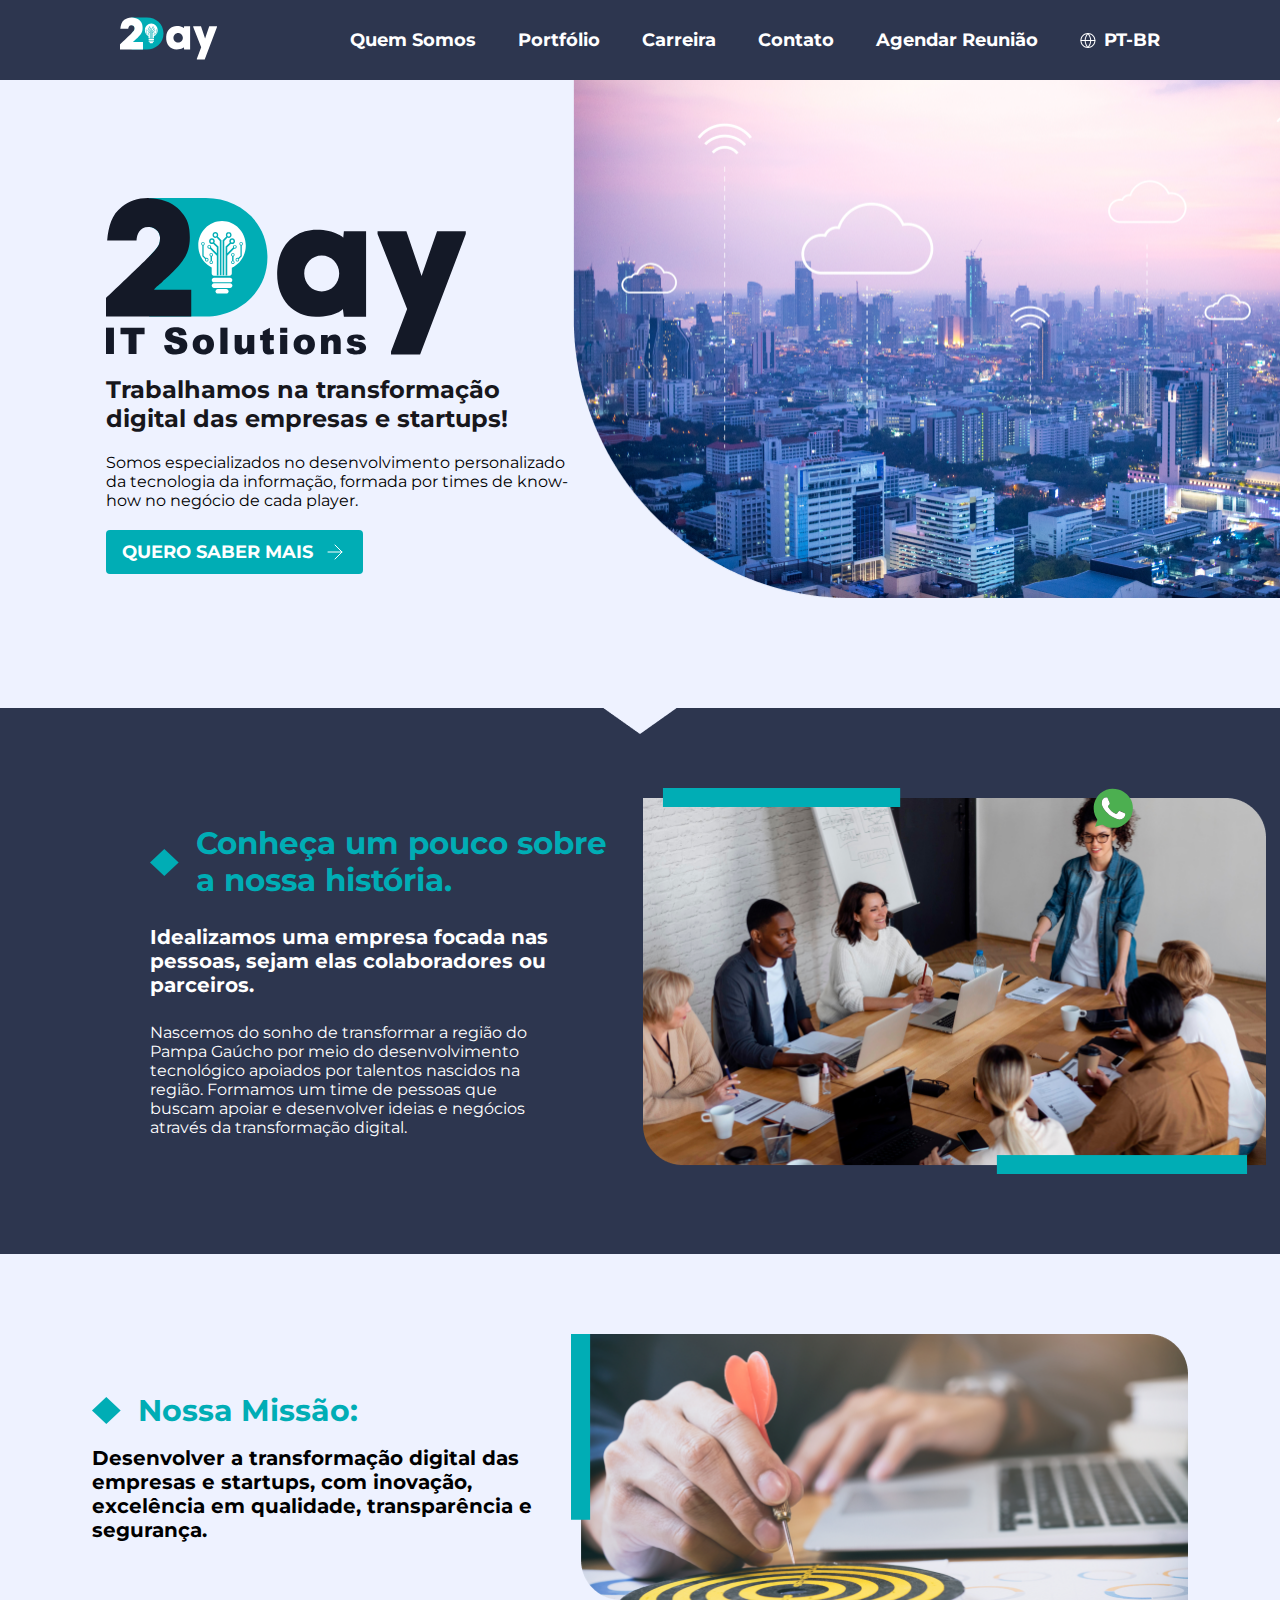
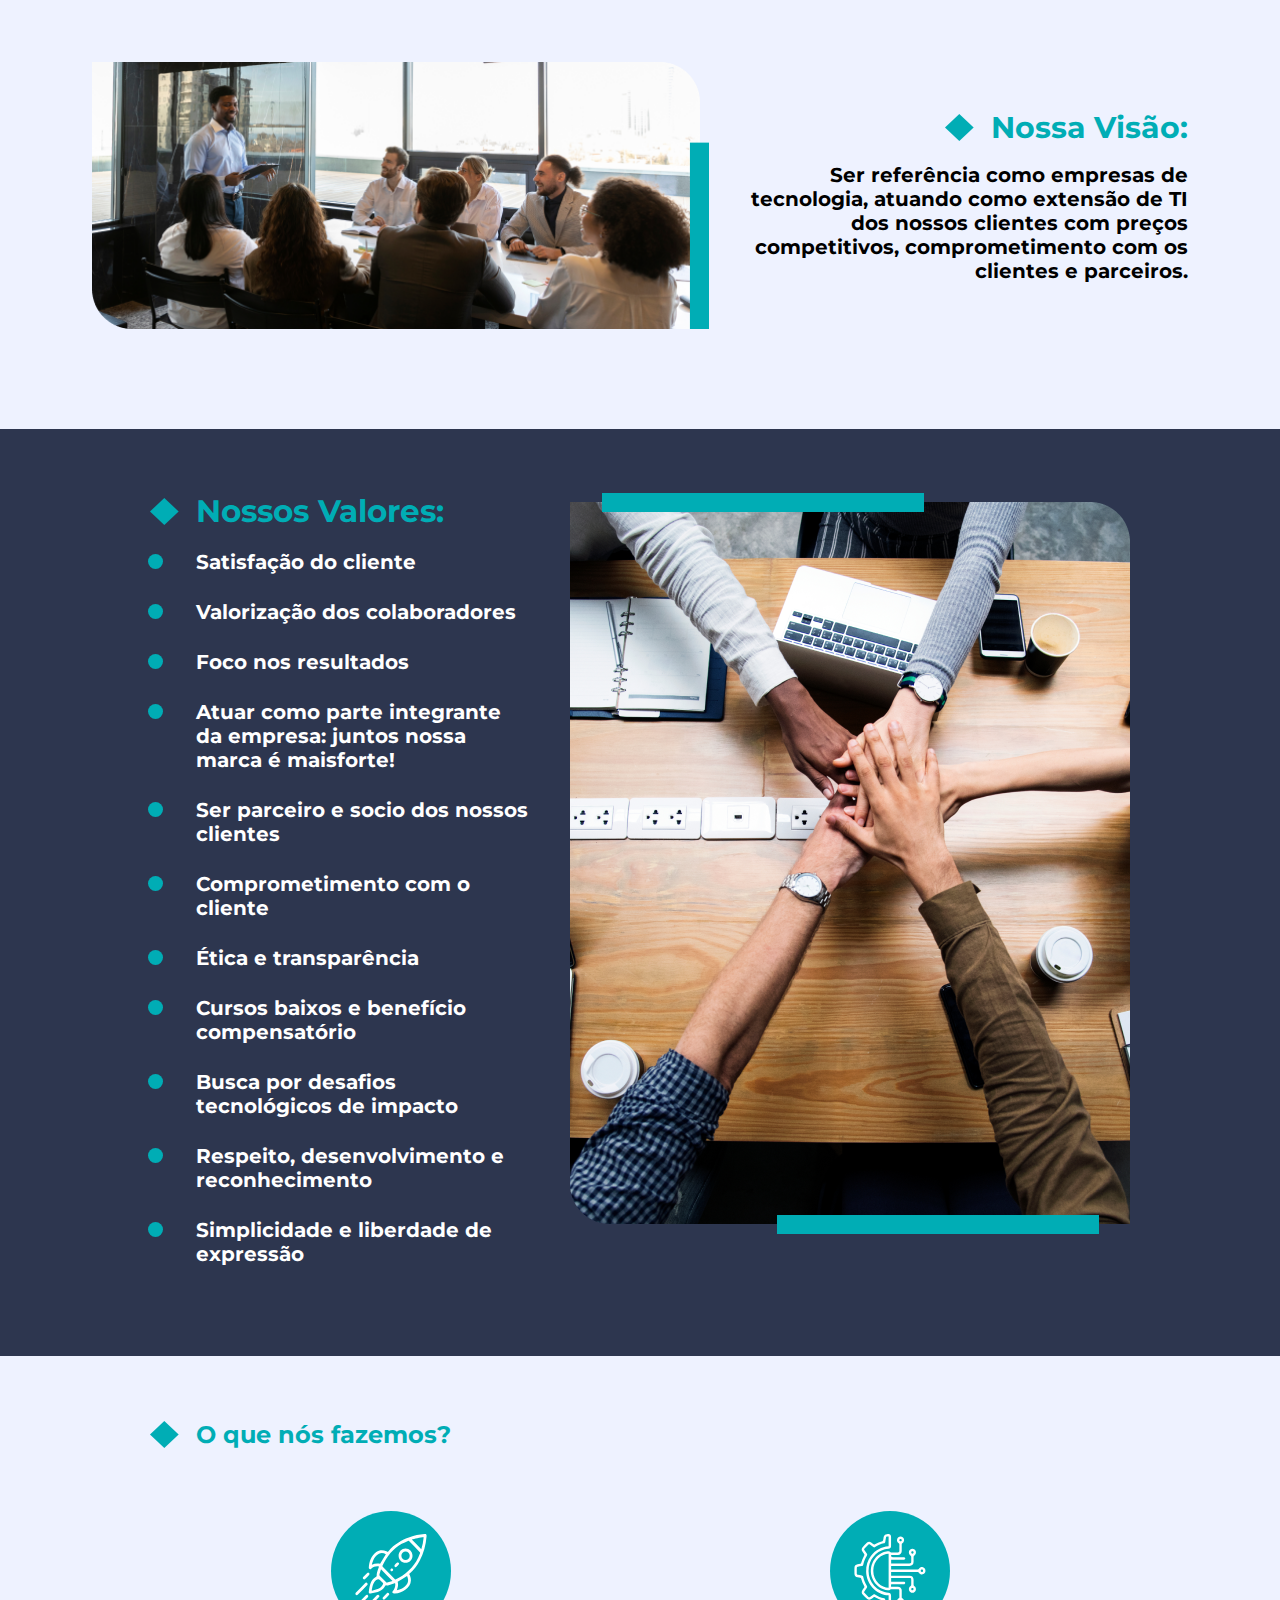
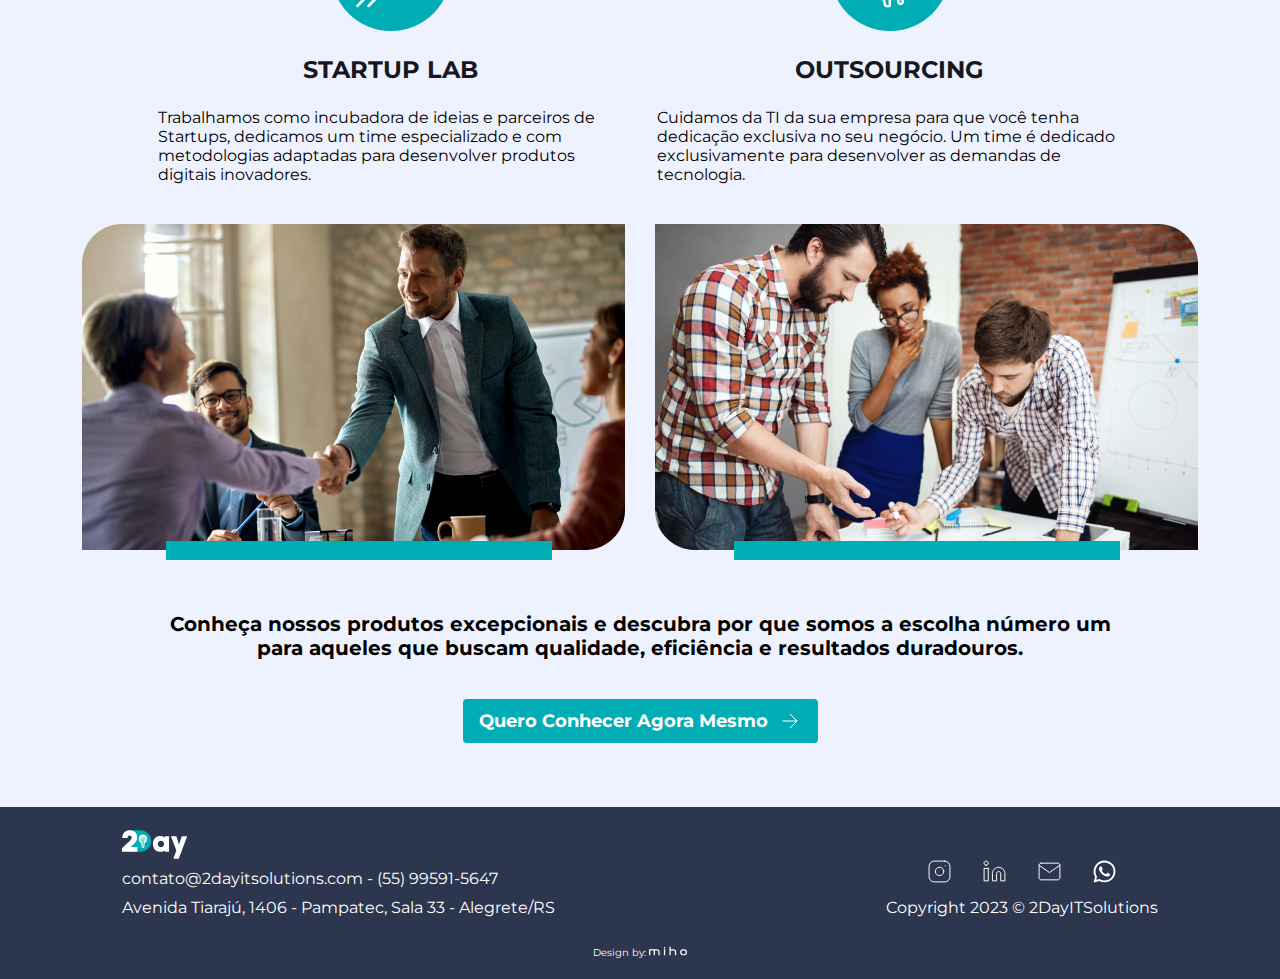
==== index.html @ fa88733f "english menu mobile" ====
<!DOCTYPE html>
<html lang="pt-br">

<head>
  <meta charset="UTF-8">
  <meta http-equiv="X-UA-Compatible" content="IE=edge">
  <meta name="viewport" content="width=device-width, initial-scale=1.0">
  <meta name="title" content="2Day It Solutions">
  <meta name="description" content="Uma Startup voltada para transformação digital das empresas e startups.">
  <meta name="keywords" content="startup, business, tecnologia, ti, transformação digital, solutions, carreira">
  <meta name="author" content="2Day IT Solutions">
  <meta name="creator" content="2Day IT Solutions">
  <meta http-equiv="cache-control" content="no-cache">
  <meta http-equiv="expires" content="0">
  <meta http-equiv="pragma" content="no-cache">
  <meta name="robots" content="all">
  <title>2Day It Solutions</title>

  <link rel="stylesheet" href="./css/style.css">
  <link rel="stylesheet" href="./css/mobile/home.css">
  <link rel="icon" href="./assets/logo_header.svg" />

  <link rel="stylesheet"
    href="https://fonts.googleapis.com/css2?family=Material+Symbols+Outlined:opsz,wght,FILL,GRAD@48,400,0,0" />

  <script type="module" src="./javaScript/main.js" defer></script>
  <script type="module" src="./javaScript/englishText/index.js" defer></script>
</head>

<body>
  <header>

    <div class="header_logo">
      <a href="index.html"> <img class="header_image" src="./assets/logo_header.svg" alt="logo 2 day"></a>
    </div>

    <nav class="menu_desktop">
      <a class="about" href="index.html">Quem Somos</a>
      <a class="services" href="portfolio.html">Portfólio</a>
      <a class="career" href="carreira.html">Carreira</a>
      <a class="contact" href="contato.html">Contato</a>
      <a class="apointment" href="mailto:contato@2dayitsolutions.com" class="btn_sample_nav">Agendar Reunião</a>
      <div class="lang">
        <img src="./assets/globe_header.svg" alt="Globo">
        <a class="nav_language" href="#"> PT-BR</a>
      </div>
    </nav>

    <div class="menu-mobile">
      <img class="menu-open" src="./assets/menu.svg" alt="">
      <div class="menu-close hide">
        <span class="material-symbols-outlined">
          close
        </span>
      </div>
    </div>
  </header>

  <div class="menu-drop hide">
    <nav>
      <a class="about aboutMobile" href="index.html">Quem Somos</a>
      <a class="services sevicesMobile" href="portfolio.html">Portfólio</a>
      <a class="career careerMobile" href="carreira.html">Carreira</a>
      <a class="contact contactMobile" href="contato.html">Contato</a>
      <a class="apointment apointmentMobile" href="mailto:contato@2dayitsolutions.com" class="btn_sample_nav">Agendar Reunião</a>
      <div class="lang">
        <img src="./assets/globe_header.svg" alt="Globo">
        <a class="nav_language mobile_language" href="#"> PT-BR</a>
      </div>
    </nav>
  </div>

  <section class="home" id="home">
    <div class="home_son">
      <div class="home_son_text">

        <img class="img_2day_principal" src="./assets/logo_2Day_Principal.svg" alt="logo 2Day" />

        <h2 class="principal_title">Trabalhamos na transformação digital das empresas e startups!</h2>
        <p class="principal_text">Somos especializados no desenvolvimento personalizado da tecnologia da informação,
          formada por times de
          know-how no negócio de cada player.</p>
        <div>
          <button>
            <a class="btn_icon_home" target="_blank"
              href="https://api.whatsapp.com/send?phone=+5548992051362&text=Gostaria%20de%20saber%20mais%20sobre%20os%20seus%20produtos.">
              QUERO SABER MAIS
            </a>
            <img src="./assets/arrow-right.svg" alt="Ícone Seta">
          </button>
        </div>
      </div>
      <img class="home_img" src="./assets/home_img.png" width="100%" height="100%" alt="Humano e Robô">
    </div>

  </section>

  <div class="whatsapp_img">
    <a target="_blank"
      href="https://api.whatsapp.com/send?phone=+5555995915647&text=Gostaria%20de%20saber%20mais%20sobre%20os%20seus%20produtos."><img
        width="45px" height="45px" src="./assets/logo_whatsapp.svg" alt="Ícone WhatsApp"></a>
  </div>

  <section class="mentoria">
    <img class="mentoria_pollygonImg" src="./assets/Polygon 1.png" alt="">

    <div class="mentoria_content">
      <div class="mentoria_text">
        <div class="mentoria_title">
          <img src="./assets/Rectangle 9.svg" alt="">
          <h2 class="mentoria_h2">Conheça um pouco sobre<br> a nossa história.</h2>
        </div>

        <p class="mentoria_paragrathBold">
          Idealizamos uma empresa focada nas pessoas, sejam elas colaboradores
          ou parceiros.
        </p>
        <p class="mentoria_paragraph">
          Nascemos do sonho de transformar a região do Pampa Gaúcho por meio
          do desenvolvimento tecnológico apoiados por talentos nascidos na
          região. Formamos um time de pessoas que buscam apoiar e desenvolver
          ideias e negócios através da transformação digital.
        </p>
      </div>

      <img class="mentoria_img" src="./assets/Img_Section2.png" alt="logo 2Day Principal" />
    </div>


  </section>

  <section class="botTeste" id="botTeste">
    <div class="botTeste_son">
      <div class="botTeste_text">
        <div class="botTest_title">

          <img src="./assets/Rectangle 9.svg" alt="">
          <h2 class="mission_title">Nossa Missão:</h2>
        </div>
        <p class="botTeste_text mission_text">Desenvolver a transformação digital das empresas e startups, com inovação,
          excelência
          em
          qualidade,
          transparência e segurança.</p>
      </div>

      <img class="botTeste_img" src="./assets/Img_Section3.1.png" alt="Smartphone Automação">
    </div>

    <div class="botTeste_son botTeste_son2">
      <img class="botTeste_img" src="./assets/Img_Section3.2.png" alt="Smartphone Automação">
      <div class="botTeste_text botTest_text2">
        <div class="botTest_title">
          <img src="./assets/Rectangle 9.svg" alt="">
          <h2 class="vision_title">Nossa Visão:</h2>
        </div>

        <p class="botTeste_text vision_text"> Ser referência como empresas de tecnologia, atuando como extensão
          de TI dos nossos clientes com preços competitivos, comprometimento
          com os clientes e parceiros.</p>
      </div>

    </div>

  </section>

  <section class=" nossosValores">
    <div class="nossosValores_container">
      <ul class="nossosValores_list">

        <div class="nossosValores_title">
          <img src="./assets/Rectangle 9.svg" alt="">
          <h2 class="valores_title">Nossos Valores:</h2>
        </div>

        <li>
          <p class="list1">Satisfação do cliente</p>
        </li>
        <li>
          <p class="list2">Valorização dos colaboradores</p>
        </li>
        <li>
          <p class="list3">Foco nos resultados</p>
        </li>
        <li>
          <p class="list4">Atuar como parte integrante da empresa: juntos nossa marca é maisforte!</p>
        </li>
        <li>
          <p class="list5">Ser parceiro e socio dos nossos clientes</p>
        </li>
        <li>
          <p class="list6">Comprometimento com o cliente</p>
        </li>
        <li>
          <p class="list7">Ética e transparência</p>
        </li>
        <li>
          <p class="list8">Cursos baixos e benefício compensatório</p>
        </li>
        <li>
          <p class="list9">Busca por desafios tecnológicos de impacto</p>
        </li>
        <li>
          <p class="list10">Respeito, desenvolvimento e reconhecimento</p>
        </li>
        <li>
          <p class="list11">Simplicidade e liberdade de expressão</p>
        </li>
      </ul>

    </div>
    <img id="nossosValores_img" src="./assets/Img_Section4.png" width="100%" height="100%" alt="Smartphone Automação">
  </section>

  <section class="section_OqueNosFazemos">
    <div class="OqueNosFazemos_title">
      <img src="./assets/Rectangle 9.svg" alt="">
      <h2 class="queFazemos_title">O que nós fazemos?</h2>
    </div>

    <div class="OqueNosFazemos_Son">
      <div class="OqueNosFazemos_container">
        <div class="startupLab">
          <img src="./assets/Icon_Startup.svg" alt="Img Startup Lab" class="img_startupLab" />
          <h2>STARTUP LAB</h2>
          <p class="starTup_text">
            Trabalhamos como incubadora de ideias e parceiros de Startups,
            dedicamos um time especializado e com metodologias adaptadas para
            desenvolver produtos digitais inovadores.
          </p>

        </div>
        <div class="outsourcing">
          <img src="./assets/Icon_Outsourcing.svg" alt="Img Icon Outsourcing" class="img_outsourcing" />
          <h2>OUTSOURCING</h2>
          <p class="out_text">
            Cuidamos da TI da sua empresa para que você tenha dedicação
            exclusiva no seu negócio. Um time é dedicado exclusivamente para
            desenvolver as demandas de tecnologia.
          </p>

        </div>
      </div>
      <div class="oqueNosFazermos_imgs">
        <img class="img_startupLab_person" src="./assets/Img_Section5.1.png" alt="Img Startup Lab" />
        <img class="img_outsourcing_person" src="./assets/Img_Section5.2.png" alt="Img Icon Outsourcing" />
      </div>

    </div>

    <div class="div-call-know">
      <p class="indexFinal_text">
        Conheça nossos produtos excepcionais e descubra por que somos a
        escolha número um para aqueles que buscam qualidade, eficiência e
        resultados duradouros.
      </p>
      <a target="_blank"
        href="https://api.whatsapp.com/send?phone=+5555995915647&text=Gostaria%20de%20saber%20mais%20sobre%20os%20seus%20produtos."><button
          class="OqueNosFazemos_btn">Quero Conhecer Agora Mesmo <img src="./assets/arrow-right.svg" alt=""></button>
    </div></a>
  </section>

  <footer>
    <div class="footer">

      <div class="footer_logos">
        <img src="./assets/logo_header.svg" alt="Logo 2day">
        <p>
          contato@2dayitsolutions.com - (55) 99591-5647
        </p>
        <p>
          Avenida Tiarajú, 1406 - Pampatec, Sala 33 - Alegrete/RS
        </p>
        <p class="footer_copyrightMobile">Copyright 2023 © 2DayITSolutions</p>
      </div>

      <div class="footer_redes">
        <div class="footer_redes1">
          <div class="">
            <a target="_blank" href="https://instagram.com/2day_it_solutions?igshid=MTA2NDdkNWE="><img
                src="./assets/instagram.svg" width="25px" height="25px" alt="Logo Instagram"></i></a>
          </div>

          <div class="">
            <a target="_blank" href="https://www.linkedin.com/company/2day-it-solutions/"><img
                src="./assets/linkedin.svg" width="25px" height="25px" alt="Logo Linkedin"></i></a>
          </div>

          <div class="">
            <a target="_blank" href="mailto:contato@2dayitsolutions.com"><img src="./assets/mail.svg" width="25px"
                height="25px" alt="Logo E-mail"></i></a>
          </div>

          <div class="">
            <a target="_blank"
              href="https://api.whatsapp.com/send?phone=+5555995915647&text=Gostaria%20de%20saber%20mais%20sobre%20os%20seus%20produtos."><img
                src="./assets/logo-whatsapp.svg" width="25px" height="25px" alt="Logo Whatsapp"></i></a>
          </div>

        </div>
        <p class="footer_copyrightDesktop">Copyright 2023 © 2DayITSolutions</p>

      </div>
    </div>
    <div class="mihoLogo_footer">
      <p>Design by: <img src="./assets/miho_logo.svg" alt=""></p>
    </div>

  </footer>

</body>
<script src="main.js"></script>

</html>
---- css/style.css ----
@import url('https://fonts.googleapis.com/css2?family=Montserrat:wght@400;700&display=swap');

* {
  margin: 0;
  padding: 0;
  box-sizing: border-box;
  font-family: 'Montserrat', sans-serif;
}

body {
  background: #EEF2FF;
}

html {
  scroll-behavior: smooth;
}

@font-face {
  font-display: swap;
}

.hide {
  display: none;
}

h1 {
  font-family: 'Montserrat', sans-serif;
  font-weight: 700;
  color: #00adb5;
  text-align: left;
}

h2 {
  font-family: 'Montserrat', sans-serif;
  font-weight: 700;
  color: #17171c;
  text-align: left;
}

header {
  position: fixed;
  top: 0;
  background-color: #2d364f;
  display: flex;
  height: 80px;
  width: 100vw;
  align-items: center;
  justify-content: space-between;
  padding: 0 120px;
  z-index: 1;
}

.header_logo img {
  width: 97px;
}

.menu-btn {
  cursor: pointer;
  display: none;
}

.menu-mobile {
  display: none;
}

nav {
  display: flex;
  align-items: center;
  gap: 42px;
}

nav a,
.nav_language {
  color: white;
  text-decoration: none;
  font-size: 18px;
  font-weight: 700;
  transition: all 0.3s ease;
}

nav a:hover {
  color: #00adb5;
}

.lang {
  display: flex;
  align-items: center;
  gap: 8px;
}

.btn_sample_nav,
.OqueNosFazemos_btn {
  background-color: #00adb5;
  color: white;
  padding: 10px 16px;
  font-family: 'Montserrat', sans-serif;
  font-weight: 700;
  font-size: 18px;
  border: none;
  text-decoration: none;
  border-radius: 4px;
  cursor: pointer;
}

.btn_sample_nav:hover {
  background-color: #00d6de;
  transition: 1s;
}

.hide {
  display: none;
}

.home {
  display: flex;
  flex-direction: column;
  justify-content: center;
  margin-top: 50px;
  margin-bottom: 10px;
}

.home_son {
  display: flex;
  justify-content: space-between;
  align-items: center;
  margin-bottom: 100px;
}

.home_son_text {
  display: flex;
  flex-direction: column;
  gap: 20px;
  margin-left: 106px;
  margin-top: 124.13px;
}

.img_2day_principal {
  width: 359.84px;
}

.home_son_text h2 {
  width: 417.51px;
  text-align: left;
}

.home_son_text p {
  width: 467.4px;
}

.home_son_text button {
  display: flex;
  align-items: center;
  gap: 10px;
  background: #00ADB5;
  border-radius: 4px;
  padding: 10px 16px;
  font-weight: 700;
  font-size: 18px;
  border: none;
}

.home_son_text button a {
  text-decoration: none;
  color: #FFFFFF;
}

.home_img {
  width: 803.21px;
}

.whatsapp_img {
  position: fixed;
  scale: 0.9;
  cursor: pointer;
  width: 60px;
  height: 60px;
  bottom: 55px;
  right: 130px;
  animation: anime 1s infinite ease-in-out alternate;
  z-index: 999;
}

@keyframes anime {
  100% {
    transform: translateY(12px);
    -webkit-transform: translateY(12px);
    -moz-transform: translateY(12px);
    -ms-transform: translateY(12px);
    -o-transform: translateY(12px);
  }
}

.mentoria {
  display: flex;
  justify-content: space-around;
  align-items: center;
  background-color: #2d364f;
  gap: 30px;
  padding: 80px 150px;
}

.mentoria_pollygonImg {
  position: absolute;
  margin-top: -521px;
}

.mentoria_content {
  display: flex;
  align-items: center;
  gap: 30px;
}

.mentoria_text {
  width: 463px;
}

.mentoria_title {
  display: flex;
  align-items: center;
  gap: 17.33px;
  margin-bottom: 26px;
  width: 463px;
}

.mentoria_h2 {
  font-weight: 700;
  font-size: 31px;
  line-height: 37px;
  color: #00ADB5;
}

.mentoria_paragrathBold {
  font-weight: 700;
  font-size: 20px;
  color: #FFFFFF;
  line-height: 24px;
  text-align: left;
  margin-bottom: 26px;
  width: 400px;
}

.mentoria_paragraph {
  font-size: 16px;
  line-height: 19px;
  color: #FFFFFF;
  width: 410px;
}

.mentoria_img {
  width: 623px;
}

.botTeste {
  margin-top: 80px;
  display: flex;
  justify-content: space-between;
  flex-direction: column;
  align-items: center;
  gap: 62px;
  padding: 0 136px;
  margin-bottom: 100px;
}

.botTeste_son {
  display: flex;
  gap: 16px;
  justify-content: center;
  align-items: center;
  flex-direction: row;
}

.botTest_title {
  display: flex;
  align-items: center;
  gap: 17.33px;
  margin-bottom: 17px;
  line-height: 37px;
}

.botTest_title h2 {
  color: #00ADB5;
}

.botTeste_text {
  font-weight: 700;
  font-size: 20px;
  line-height: 24px;
  width: 463px;
}

.botTest_text2 {
  text-align: right;
  display: flex;
  flex-direction: column;
  align-items: self-end;
}

.botTeste_img {
  width: 617.58px;
}

.nossosValores {
  background-color: #2d364f;
  display: flex;
  gap: 40px;
  padding: 64px 150px;
}

.nossosValores_container {
  display: flex;
  justify-content: left;
}

.nossosValores_list {
  display: flex;
  flex-direction: column;
  justify-content: left;
  align-items: self-start;
}

.nossosValores_title {
  display: flex;
  gap: 17.30px;
  margin-bottom: 20px;
}

.nossosValores_title h2 {
  font-weight: 700;
  font-size: 31px;
  line-height: 120%;
  color: #00ADB5;
}

.nossosValores_list li {
  font-weight: 700;
  font-size: 20px;
  color: #FFFFFF;
  list-style: url("../assets/Ellipse\ 20.svg");
  margin-left: 20px;
  margin-bottom: 26px;
}

li p {
  margin-left: 26px;
}

#nossosValores_img {
  width: 671.49px;
}

.section_OqueNosFazemos {
  display: flex;
  flex-direction: column;
  padding: 64px 150px;
  gap: 32px;
}

.OqueNosFazemos_Son {
  display: flex;
  justify-content: center;
  flex-direction: column;
  gap: 100px;
}

.OqueNosFazemos_container {
  display: flex;
  justify-content: center;
  gap: 34px;
}

.OqueNosFazemos_title {
  display: flex;
  align-items: center;
  gap: 17.33px;
  margin-bottom: 30px;
}

.OqueNosFazemos_title h2 {
  color: #00ADB5;
}

.startupLab {
  display: flex;
  flex-direction: column;
  align-items: center;
  gap: 24px;
}

.img_startupLab_person,
.img_outsourcing_person {
  width: 565px;
}

.startupLab p,
.outsourcing p {
  width: 465px;
}

.outsourcing {
  display: flex;
  flex-direction: column;
  align-items: center;
  gap: 24px;
}

.startupLab p,
.outsourcing p {
  margin-bottom: 30px;
}

.img_startupLab,
.img_outsourcing {
  height: 120px;
}

.oqueNosFazermos_imgs {
  display: flex;
  gap: 30px;
  justify-content: center;
  align-items: center;
  margin-top: -90px
}

.div-call-know {
  display: flex;
  flex-direction: column;
  align-items: center;
  justify-content: center;
  margin-top: 20px;
}

.div-call-know p {
  font-weight: 700;
  font-size: 20px;
  line-height: 120%;
  text-align: center;
}

.div-call-know a {
  text-decoration: none;
}

.OqueNosFazemos_btn {
  margin-top: 39px;
  display: flex;
  align-items: center;
  gap: 10px;
}

footer {
  padding: 10px 18px;
  display: grid;
  text-align: center;
  justify-content: center;
  align-items: center;
  background-color: #2d364f;
  height: auto;
  gap: 16px;
}

.footer {
  display: flex;
  justify-content: space-around;
  align-items: end;
  gap: 331.17px;
  padding: 13px 0;
}

.footer_logos {
  display: flex;
  flex-direction: column;
  gap: 10px;
  text-align: left;
}

.footer_logos img {
  width: 65px;
}

.footer_logos p {
  color: white;
}

.footer_copyrightMobile {
  display: none;
}

.footer_redes {
  display: grid;
  flex-direction: column;
  gap: 10px;
  text-align: right;
}

.footer_redes1 {
  display: flex;
  justify-content: center;
  align-items: center;
  gap: 30px;
}

.footer_redes p {
  font-size: 16px;
  color: #FFFFFF;
}

.mihoLogo_footer {
  font-size: 10px;
  color: #FFFFFF;
  padding-bottom: 10px;
}

.mihoLogo_footer img {
  width: 37.35px;
}

.icone {
  height: 105px;
  color: white;
  padding: 0px 0px 40px 0px;
}
---- css/mobile/home.css ----
@media (max-width: 820px) {

  .whatsapp_img {
    display: none;
  }

  .menu_desktop {
    display: none;
  }

  header {
    justify-content: space-between;
    padding: 0 16px;
    position: inherit;
  }

  .header_logo img {
    width: 58.24px;
  }

  .menu-mobile {
    display: block;
  }

  .menu-open {
    width: 34px;
  }

  .menu-close span {
    color: #00ADB5;
  }

  .menu-drop {
    position: absolute;
    background-color: #2d364f;
    border-radius: 0px 0px 20px 20px;
    border-top: 1px solid #FFFFFF;
    height: 250px;
    width: 100vw;
    animation: drop-down 1s;
    transition: all 1s ease; 
  }

  @keyframes drop-down {
    0% {
      transform: translateX(100%);
    }

    100% {
      transform: translateY(0);
    }
  }

  @keyframes up {
    100% {
      transform: translateX(100%);
    }

    0% {
      transform: translateY(0);
    }
  }

  .menu-drop nav {
    display: flex;
    flex-direction: column;
    gap: 12px;
    padding-top: 27px;
    padding-bottom: 28px;
  }

  .menu-drop a {
    margin-left: 12px;
    text-decoration: none;
    font-family: 'Nunito', sans-serif;
    color: #FFFFFF;
    font-weight: 600;
    font-size: 18px;
    line-height: 110%;
  }

  .menu-drop a:hover {
    font-weight: 700;
    opacity: 100%;
  }

  .home {
    margin-top: 17px;
    margin-bottom: 0;
  }

  .home_son {  
    justify-content: center;
    margin-bottom: 100px;
  }

  .img_2day_principal {
    width: 261.68px;
  }

  .home_son_text {
    text-align: center;
    align-items: center;
    justify-content: center;
    margin-left: 0;
  }

  .home_son_text h2 {
    font-size: 20px;
    line-height: 24px;
    text-align: center;
    width: 380px;
  }

  .home_son_text p {
    width: 328px;
    font-size: 16px;
    line-height: 19px;
  }

  .home_son_text button {
    font-size: 16px;
    margin-top: 31.65px;
  }

  .home_img {
    display: none;
  }

  .mentoria {
    justify-content: center;
    flex-direction: column;
    align-items: center;
    padding-top: 67px;
  }

  .mentoria_pollygonImg {
    width: 56px;
    margin-top: -572px;
  }

  .mentoria_content {
    flex-direction: column-reverse;
    justify-content: center;
    align-items: center;
    gap: 0;
  }

  .mentoria_text {
    width: 328px;
  }

  .mentoria_title {
    margin-bottom: 16px;
    align-items: center;
    margin-top: 20px;
    width: 363px;
  }

  .mentoria_title h2 {
    margin-bottom: 0;
    width: 282px;
    font-size: 20px;
    line-height: 24px;
  }

  .mentoria_paragrathBold {
    line-height: 19px;
    text-align: justify;
    margin-bottom: 16px;
    font-size: 16px;
    width: 328px;
  }

  .mentoria_paragraph {
    font-size: 12px;
    line-height: 14px;
    width: 328px;
    text-align: justify;
  }

  .mentoria_img {
    width: 347.94px;
  }

  .botTeste_son {
    flex-direction: column-reverse;
  }

  .botTest_title {
    margin-bottom: 14px;
  }

  .botTest_title h2 {
    font-size: 20px;
  }

  .botTeste_text {
    font-size: 16px;
    line-height: 19px;
    width: 327px;
    text-align: justify;
  }

  .botTeste_img {
    width: 328.6px;
  }

  .botTeste_son2 {
    display: flex;
    flex-direction: column;
  }

  .botTest_text2 {
    align-items: flex-start;
  }

  .nossosValores {
    gap: 0;
    padding: 64px 0;
    justify-content: center;
  }

  .nossosValores_list {
    justify-content: center;
  }

  .nossosValores_title {
    margin-bottom: 32px;
  }

  .nossosValores_title h2 {
    font-size: 20px;
  }

  .nossosValores_list li {
    font-size: 16px;
    line-height: 19px;
    width: 327px;
    margin-bottom: 21px;
  }

  li p {
    margin-left: 26px;
  }

  #nossosValores_img {
    display: none;
  }

  .section_OqueNosFazemos {
    display: flex;
    flex-direction: column;
    align-items: center;
    padding: 33px 0 0 0;
    gap: 32px;
  }

  .OqueNosFazemos_container {
    flex-direction: column;
    gap: 32px;
  }

  .OqueNosFazemos_title {
    margin-bottom: 0;
  }

  .startupLab h2,
  .outsourcing h2 {
    font-size: 20px;
    margin-bottom: -7px;

  }

  .startupLab p,
  .outsourcing p {
    width: 328px;
    font-size: 12px;
    line-height: 14px;
  }

  .img_startupLab_person {
    display: none;
  }

  .img_outsourcing_person {
    display: none;
  }

  .div-call-know {
    margin-top: -40px;
  }

  .div-call-know p {
    font-size: 12px;
    line-height: 14px;
    text-align: justify;
    width: 328px;
  }

  .OqueNosFazemos_btn {
    margin-top: 16px;
    margin-bottom: 47px;
    font-size: 16px;
  }

  .footer {
    gap: 21px;
    padding: 13px 16px;
    align-items: center;
  }

  .footer_logos {
    gap: 7.67px;
  }

  .footer_logos p,
  .footer_redes p {
    font-size: 8px;
  }

  .footer_redes1 {
    display: grid;
    grid-template-columns: 1fr 1fr;
    row-gap: 10px;
    
  }

  .footer_copyrightMobile {
    display: block;
  }

  .footer_copyrightDesktop {
    display: none;
  }

}
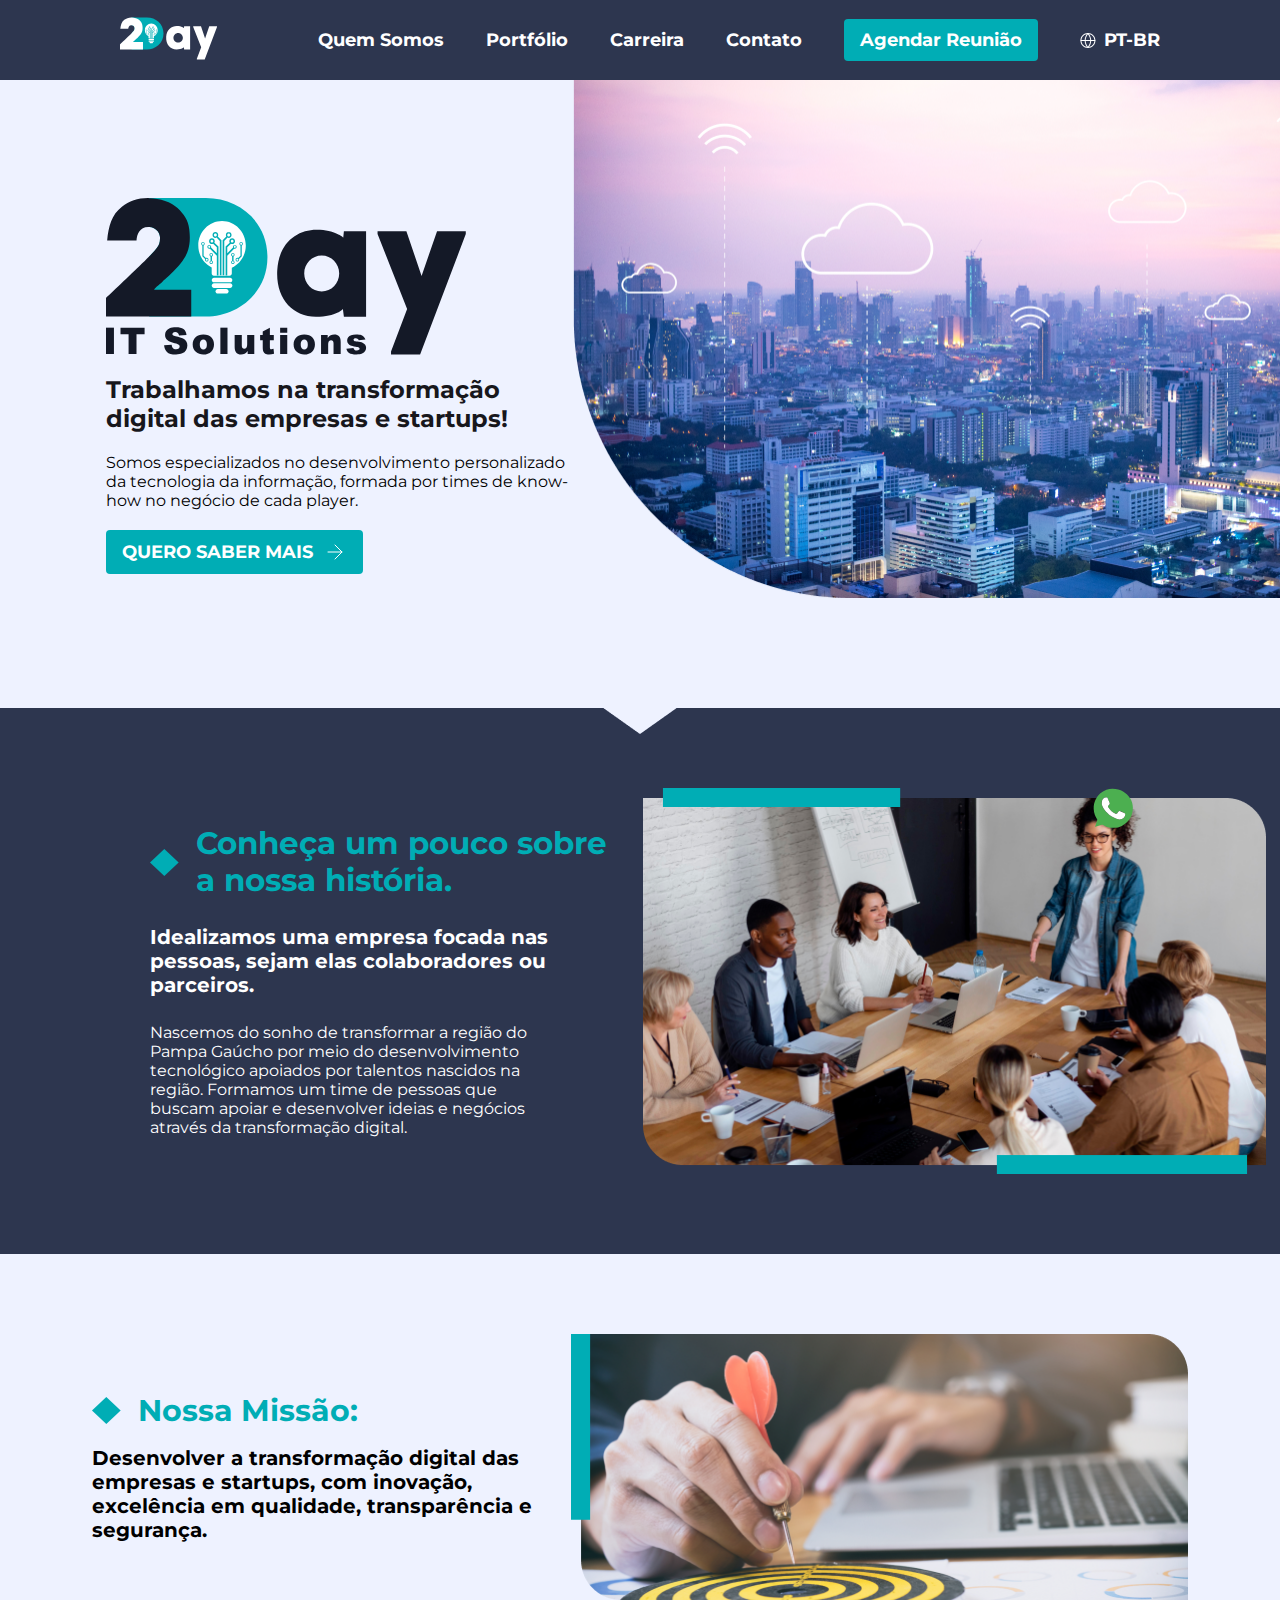
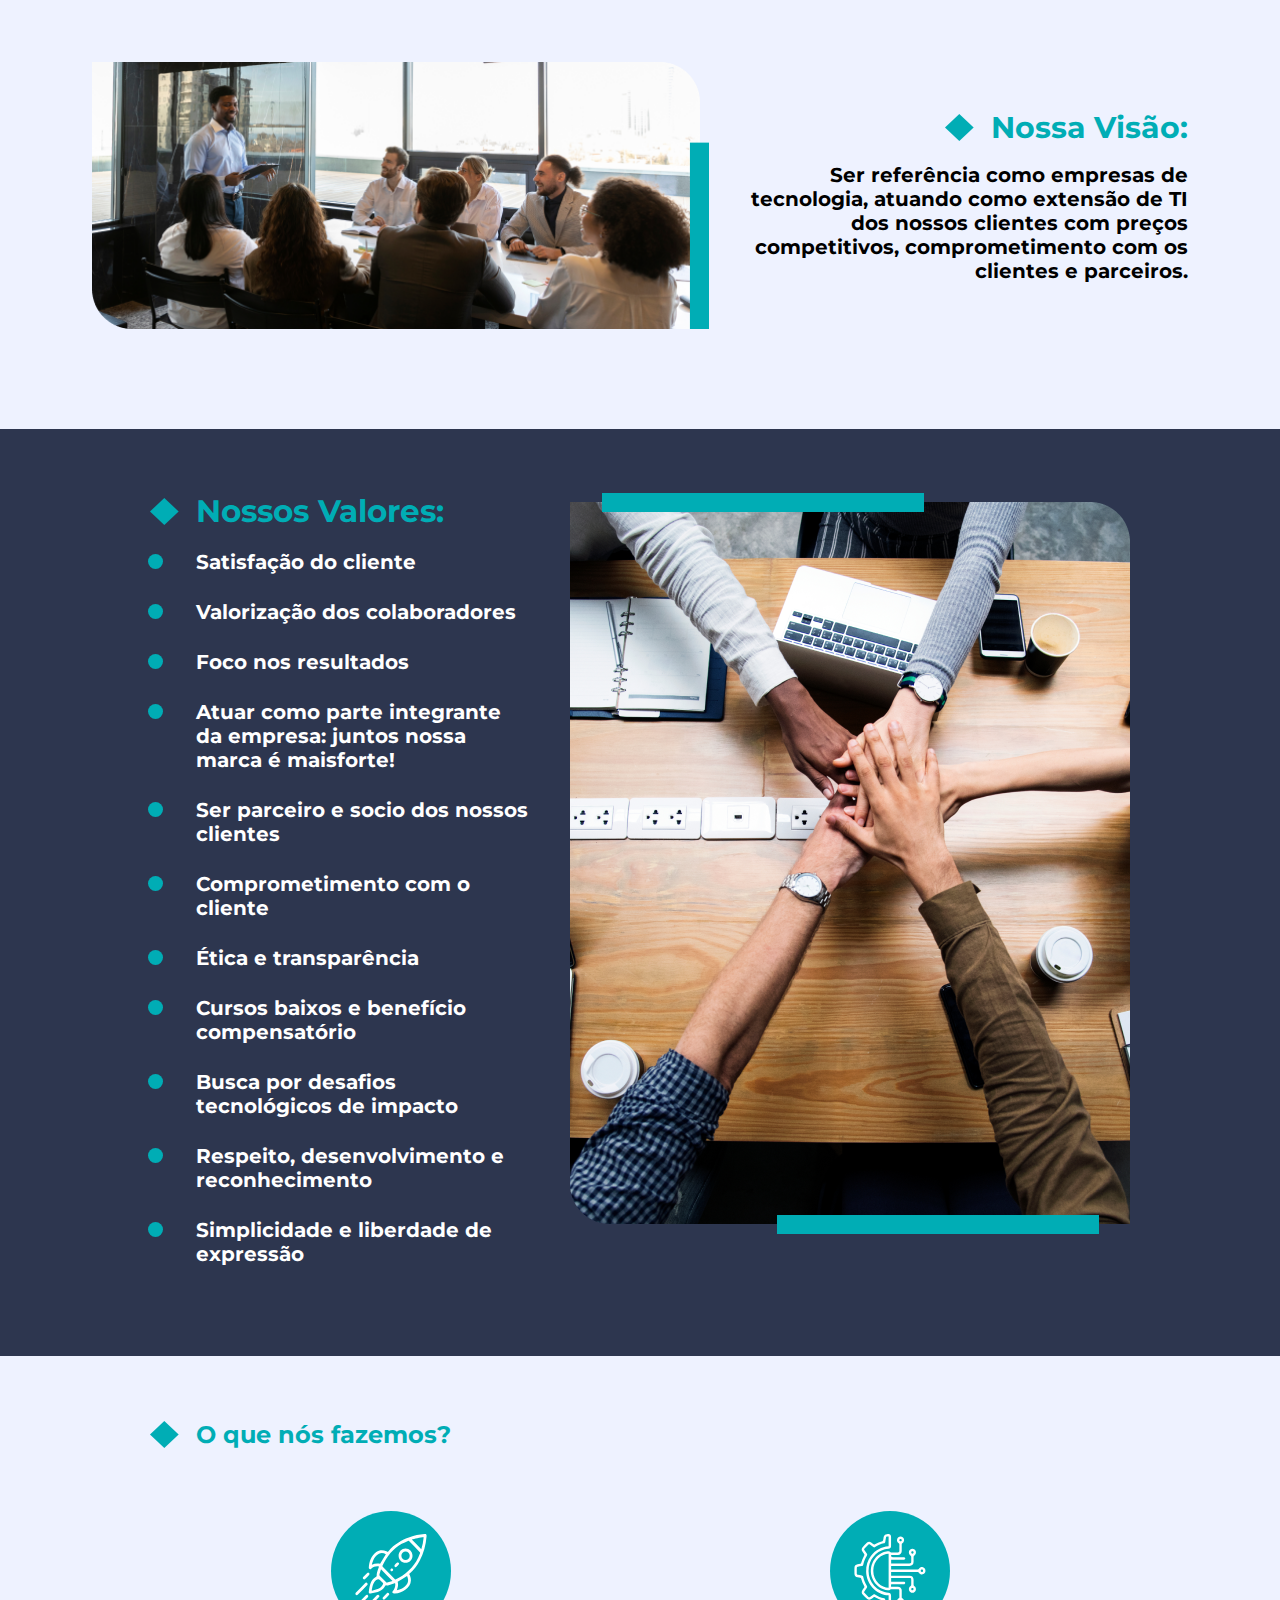
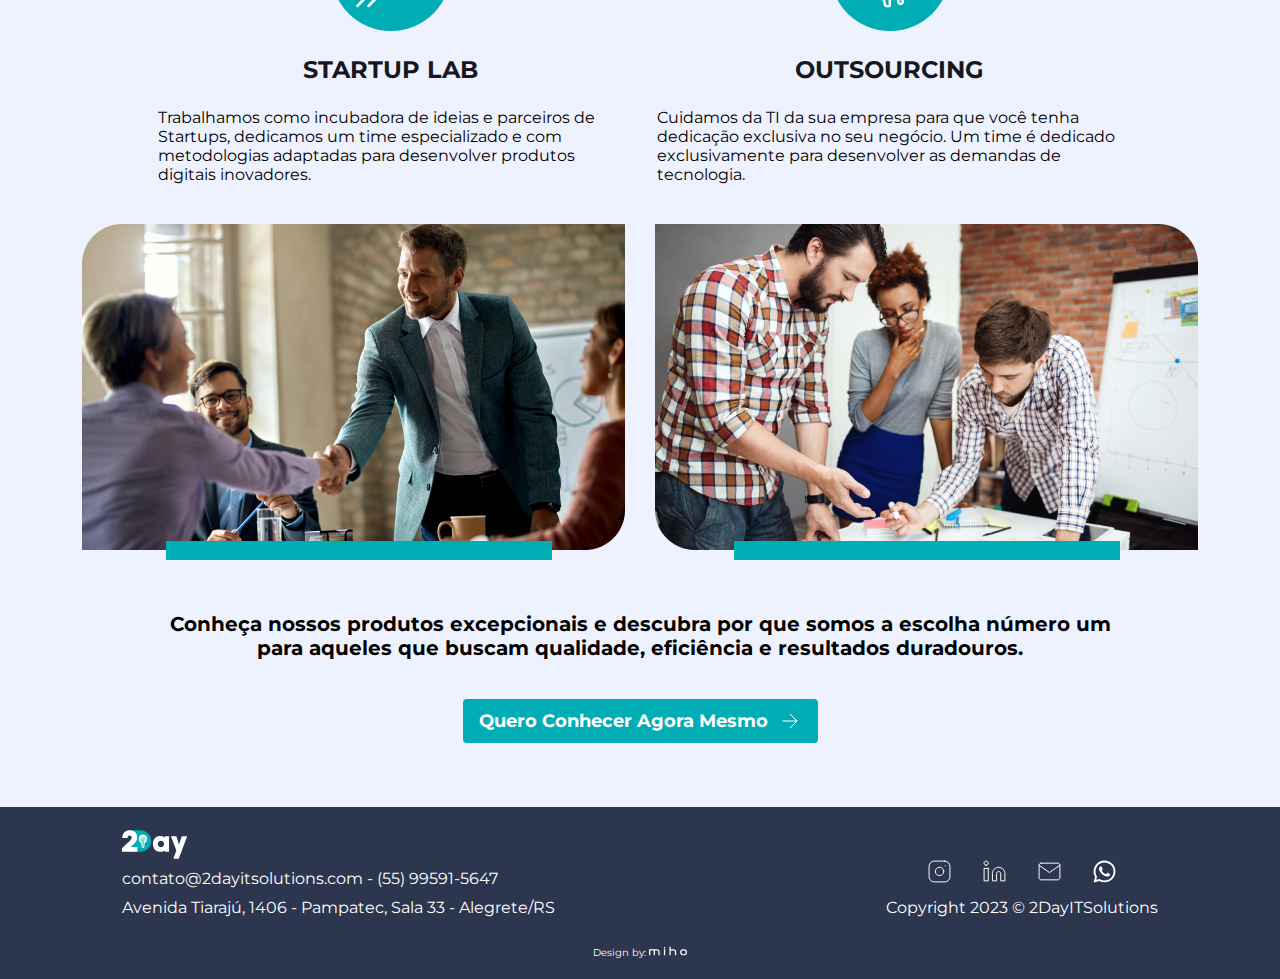
==== commit 829eeeb3: "remove hover appointment" ====
--- a/index.html
+++ b/index.html
@@ -39,10 +39,11 @@
       <a class="services" href="portfolio.html">Portfólio</a>
       <a class="career" href="carreira.html">Carreira</a>
       <a class="contact" href="contato.html">Contato</a>
-      <a class="apointment" href="mailto:contato@2dayitsolutions.com" class="btn_sample_nav">Agendar Reunião</a>
+      <a class="appointment" href="mailto:contato@2dayitsolutions.com" class="btn_sample_nav">Agendar Reunião</a>
       <div class="lang">
         <img src="./assets/globe_header.svg" alt="Globo">
         <a class="nav_language" href="#"> PT-BR</a>
+        <a class="nav_languageEn hide" href="#"> EN</a>
       </div>
     </nav>
 
@@ -62,7 +63,7 @@
       <a class="services sevicesMobile" href="portfolio.html">Portfólio</a>
       <a class="career careerMobile" href="carreira.html">Carreira</a>
       <a class="contact contactMobile" href="contato.html">Contato</a>
-      <a class="apointment apointmentMobile" href="mailto:contato@2dayitsolutions.com" class="btn_sample_nav">Agendar Reunião</a>
+      <a class="appointment appointmentMobile" href="mailto:contato@2dayitsolutions.com" class="btn_sample_nav">Agendar Reunião</a>
       <div class="lang">
         <img src="./assets/globe_header.svg" alt="Globo">
         <a class="nav_language mobile_language" href="#"> PT-BR</a>
--- a/css/style.css
+++ b/css/style.css
@@ -80,6 +80,16 @@
 
 nav a:hover {
   color: #00adb5;
+}
+
+.appointment {
+  background-color: #00adb5;
+  padding: 10px 16px;
+  border-radius: 4px;
+}
+
+.appointment:hover {
+  color: white;
 }
 
 .lang {
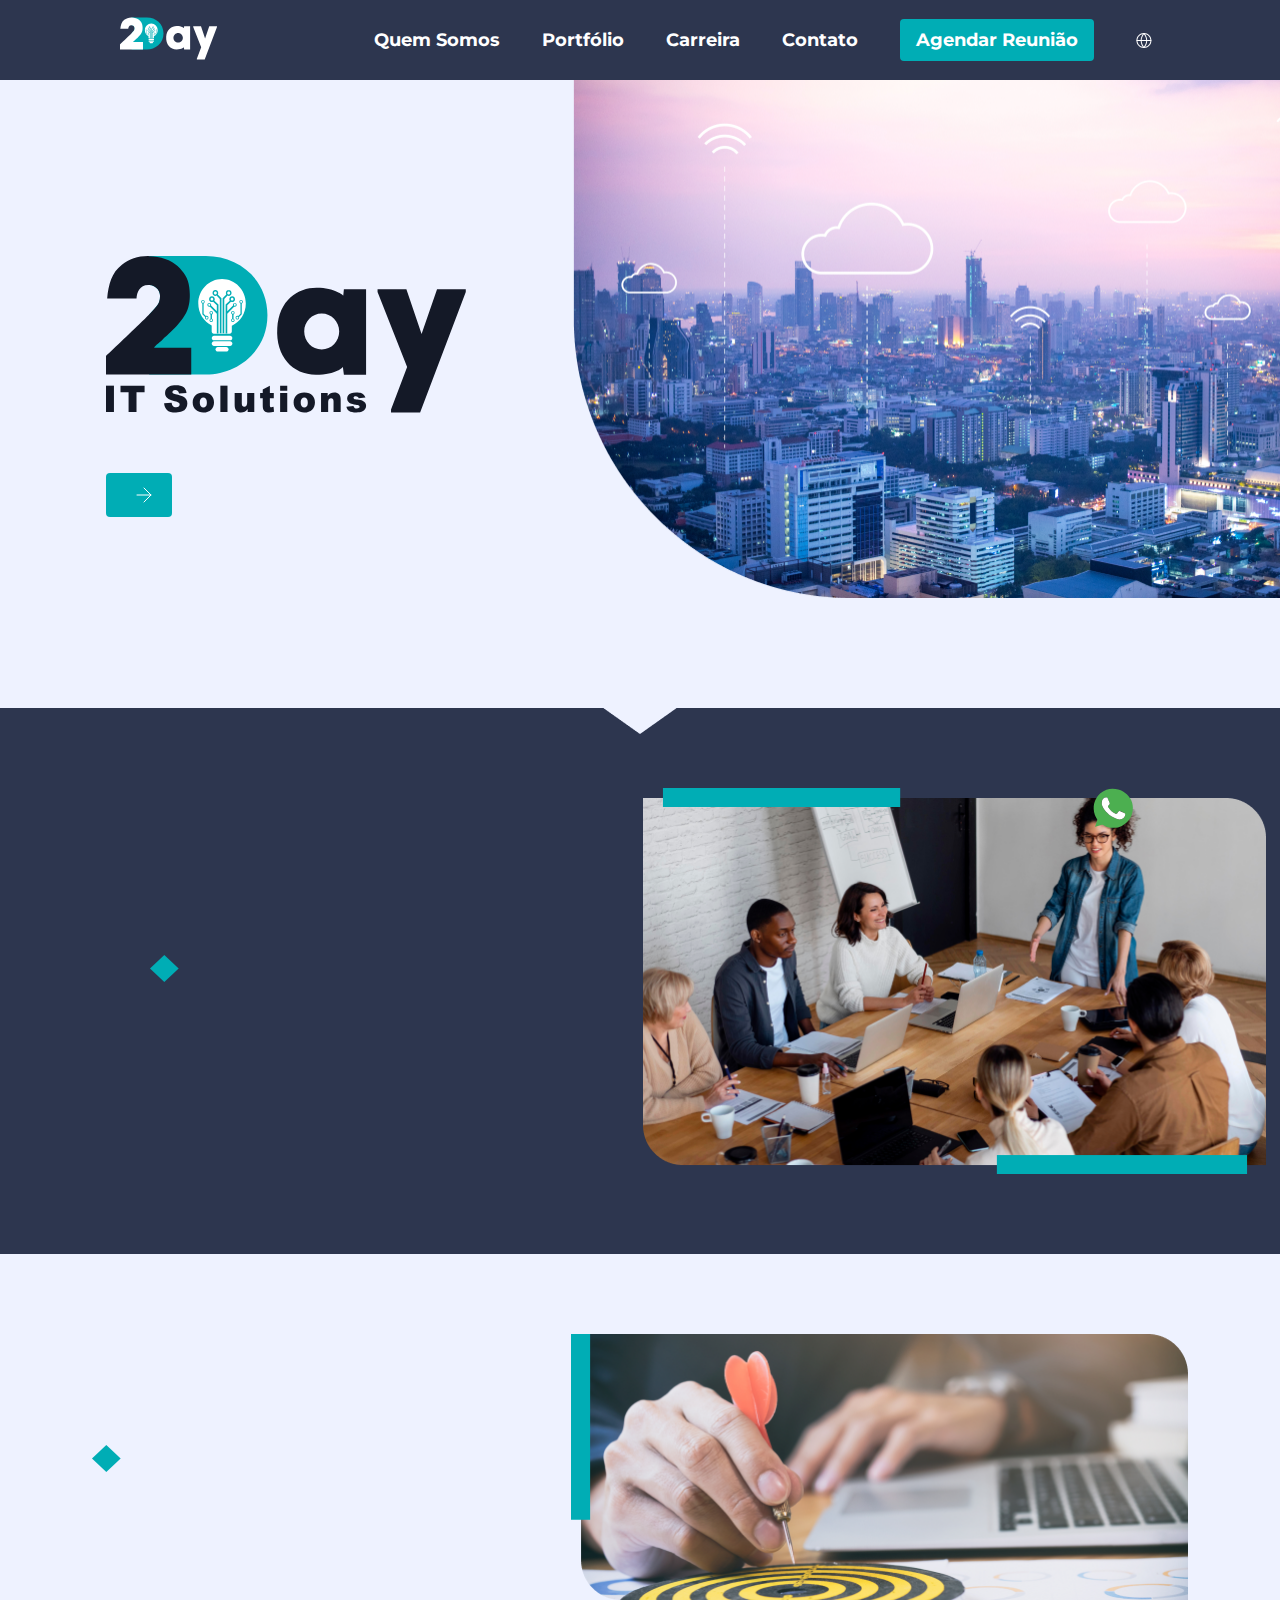
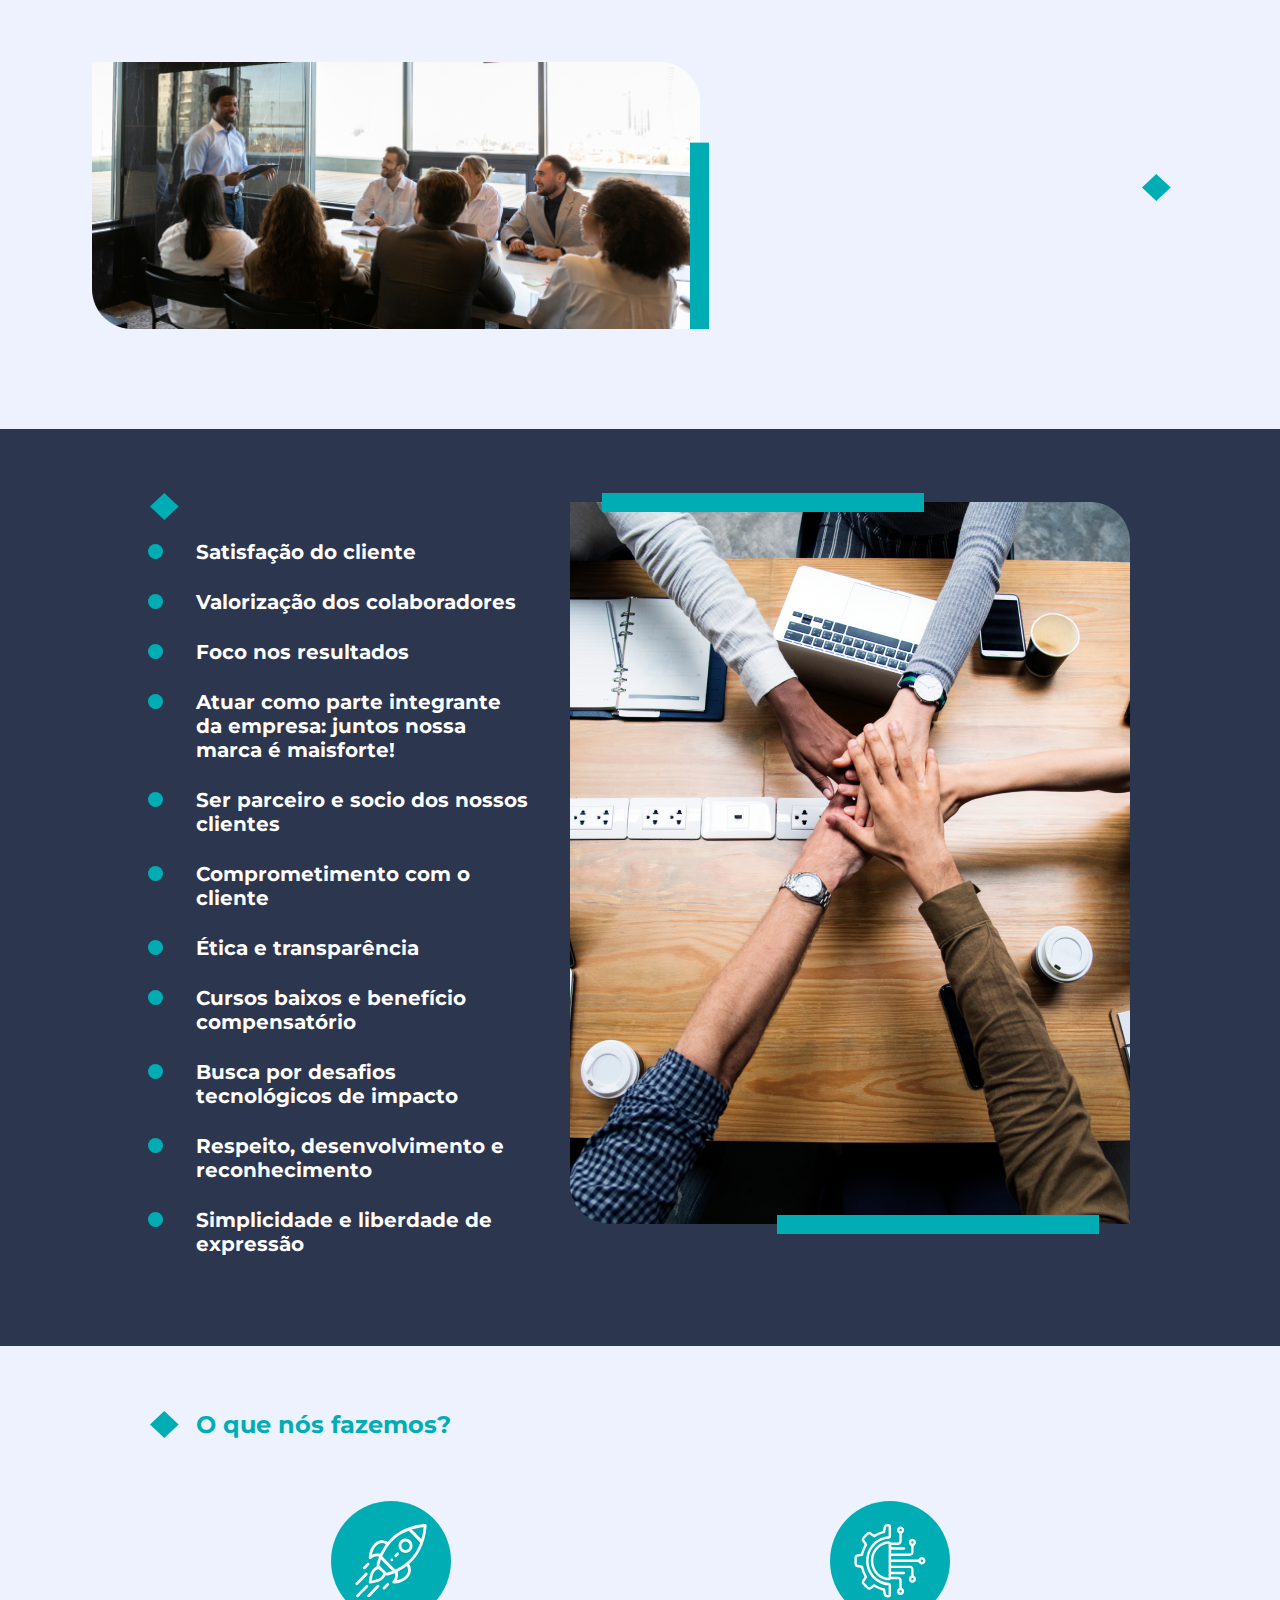
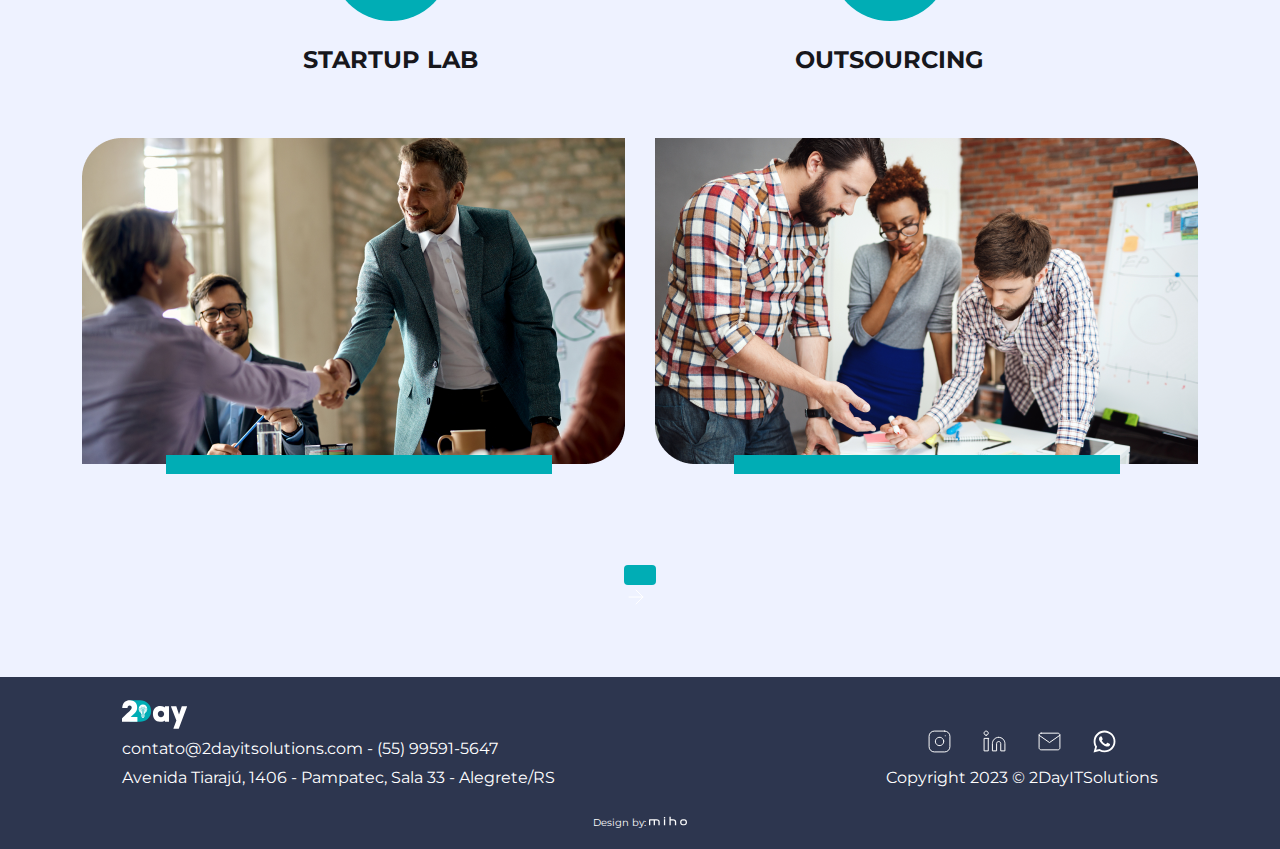
==== commit 30af5359: "global english language" ====
--- a/index.html
+++ b/index.html
@@ -25,6 +25,7 @@
 
   <script type="module" src="./javaScript/main.js" defer></script>
   <script type="module" src="./javaScript/englishText/index.js" defer></script>
+  <script type="module" src="./javaScript/global/variable.js" defer></script>
 </head>
 
 <body>
@@ -42,8 +43,7 @@
       <a class="appointment" href="mailto:contato@2dayitsolutions.com" class="btn_sample_nav">Agendar Reunião</a>
       <div class="lang">
         <img src="./assets/globe_header.svg" alt="Globo">
-        <a class="nav_language" href="#"> PT-BR</a>
-        <a class="nav_languageEn hide" href="#"> EN</a>
+        <a class="nav_language" href="#"> </a>
       </div>
     </nav>
 
@@ -77,15 +77,12 @@
 
         <img class="img_2day_principal" src="./assets/logo_2Day_Principal.svg" alt="logo 2Day" />
 
-        <h2 class="principal_title">Trabalhamos na transformação digital das empresas e startups!</h2>
-        <p class="principal_text">Somos especializados no desenvolvimento personalizado da tecnologia da informação,
-          formada por times de
-          know-how no negócio de cada player.</p>
+        <h2 class="principal_title"></h2>
+        <p class="principal_text"></p>
         <div>
           <button>
             <a class="btn_icon_home" target="_blank"
               href="https://api.whatsapp.com/send?phone=+5548992051362&text=Gostaria%20de%20saber%20mais%20sobre%20os%20seus%20produtos.">
-              QUERO SABER MAIS
             </a>
             <img src="./assets/arrow-right.svg" alt="Ícone Seta">
           </button>
@@ -109,19 +106,11 @@
       <div class="mentoria_text">
         <div class="mentoria_title">
           <img src="./assets/Rectangle 9.svg" alt="">
-          <h2 class="mentoria_h2">Conheça um pouco sobre<br> a nossa história.</h2>
-        </div>
-
-        <p class="mentoria_paragrathBold">
-          Idealizamos uma empresa focada nas pessoas, sejam elas colaboradores
-          ou parceiros.
-        </p>
-        <p class="mentoria_paragraph">
-          Nascemos do sonho de transformar a região do Pampa Gaúcho por meio
-          do desenvolvimento tecnológico apoiados por talentos nascidos na
-          região. Formamos um time de pessoas que buscam apoiar e desenvolver
-          ideias e negócios através da transformação digital.
-        </p>
+          <h2 class="mentoria_h2"></h2>
+        </div>
+
+        <p class="mentoria_paragrathBold"></p>
+        <p class="mentoria_paragraph"></p>
       </div>
 
       <img class="mentoria_img" src="./assets/Img_Section2.png" alt="logo 2Day Principal" />
@@ -136,13 +125,9 @@
         <div class="botTest_title">
 
           <img src="./assets/Rectangle 9.svg" alt="">
-          <h2 class="mission_title">Nossa Missão:</h2>
-        </div>
-        <p class="botTeste_text mission_text">Desenvolver a transformação digital das empresas e startups, com inovação,
-          excelência
-          em
-          qualidade,
-          transparência e segurança.</p>
+          <h2 class="mission_title"></h2>
+        </div>
+        <p class="botTeste_text mission_text"></p>
       </div>
 
       <img class="botTeste_img" src="./assets/Img_Section3.1.png" alt="Smartphone Automação">
@@ -153,16 +138,13 @@
       <div class="botTeste_text botTest_text2">
         <div class="botTest_title">
           <img src="./assets/Rectangle 9.svg" alt="">
-          <h2 class="vision_title">Nossa Visão:</h2>
-        </div>
-
-        <p class="botTeste_text vision_text"> Ser referência como empresas de tecnologia, atuando como extensão
-          de TI dos nossos clientes com preços competitivos, comprometimento
-          com os clientes e parceiros.</p>
-      </div>
-
-    </div>
-
+          <h2 class="vision_title"></h2>
+        </div>
+
+        <p class="botTeste_text vision_text"></p>
+      </div>
+
+    </div>
   </section>
 
   <section class=" nossosValores">
@@ -171,7 +153,7 @@
 
         <div class="nossosValores_title">
           <img src="./assets/Rectangle 9.svg" alt="">
-          <h2 class="valores_title">Nossos Valores:</h2>
+          <h2 class="valores_title"></h2>
         </div>
 
         <li>
@@ -224,21 +206,13 @@
         <div class="startupLab">
           <img src="./assets/Icon_Startup.svg" alt="Img Startup Lab" class="img_startupLab" />
           <h2>STARTUP LAB</h2>
-          <p class="starTup_text">
-            Trabalhamos como incubadora de ideias e parceiros de Startups,
-            dedicamos um time especializado e com metodologias adaptadas para
-            desenvolver produtos digitais inovadores.
-          </p>
+          <p class="starTup_text"></p>
 
         </div>
         <div class="outsourcing">
           <img src="./assets/Icon_Outsourcing.svg" alt="Img Icon Outsourcing" class="img_outsourcing" />
           <h2>OUTSOURCING</h2>
-          <p class="out_text">
-            Cuidamos da TI da sua empresa para que você tenha dedicação
-            exclusiva no seu negócio. Um time é dedicado exclusivamente para
-            desenvolver as demandas de tecnologia.
-          </p>
+          <p class="out_text"></p>
 
         </div>
       </div>
@@ -250,14 +224,10 @@
     </div>
 
     <div class="div-call-know">
-      <p class="indexFinal_text">
-        Conheça nossos produtos excepcionais e descubra por que somos a
-        escolha número um para aqueles que buscam qualidade, eficiência e
-        resultados duradouros.
-      </p>
+      <p class="indexFinal_text"></p>
       <a target="_blank"
         href="https://api.whatsapp.com/send?phone=+5555995915647&text=Gostaria%20de%20saber%20mais%20sobre%20os%20seus%20produtos."><button
-          class="OqueNosFazemos_btn">Quero Conhecer Agora Mesmo <img src="./assets/arrow-right.svg" alt=""></button>
+          class="OqueNosFazemos_btn"></button> <img src="./assets/arrow-right.svg" alt=""></button>
     </div></a>
   </section>
 
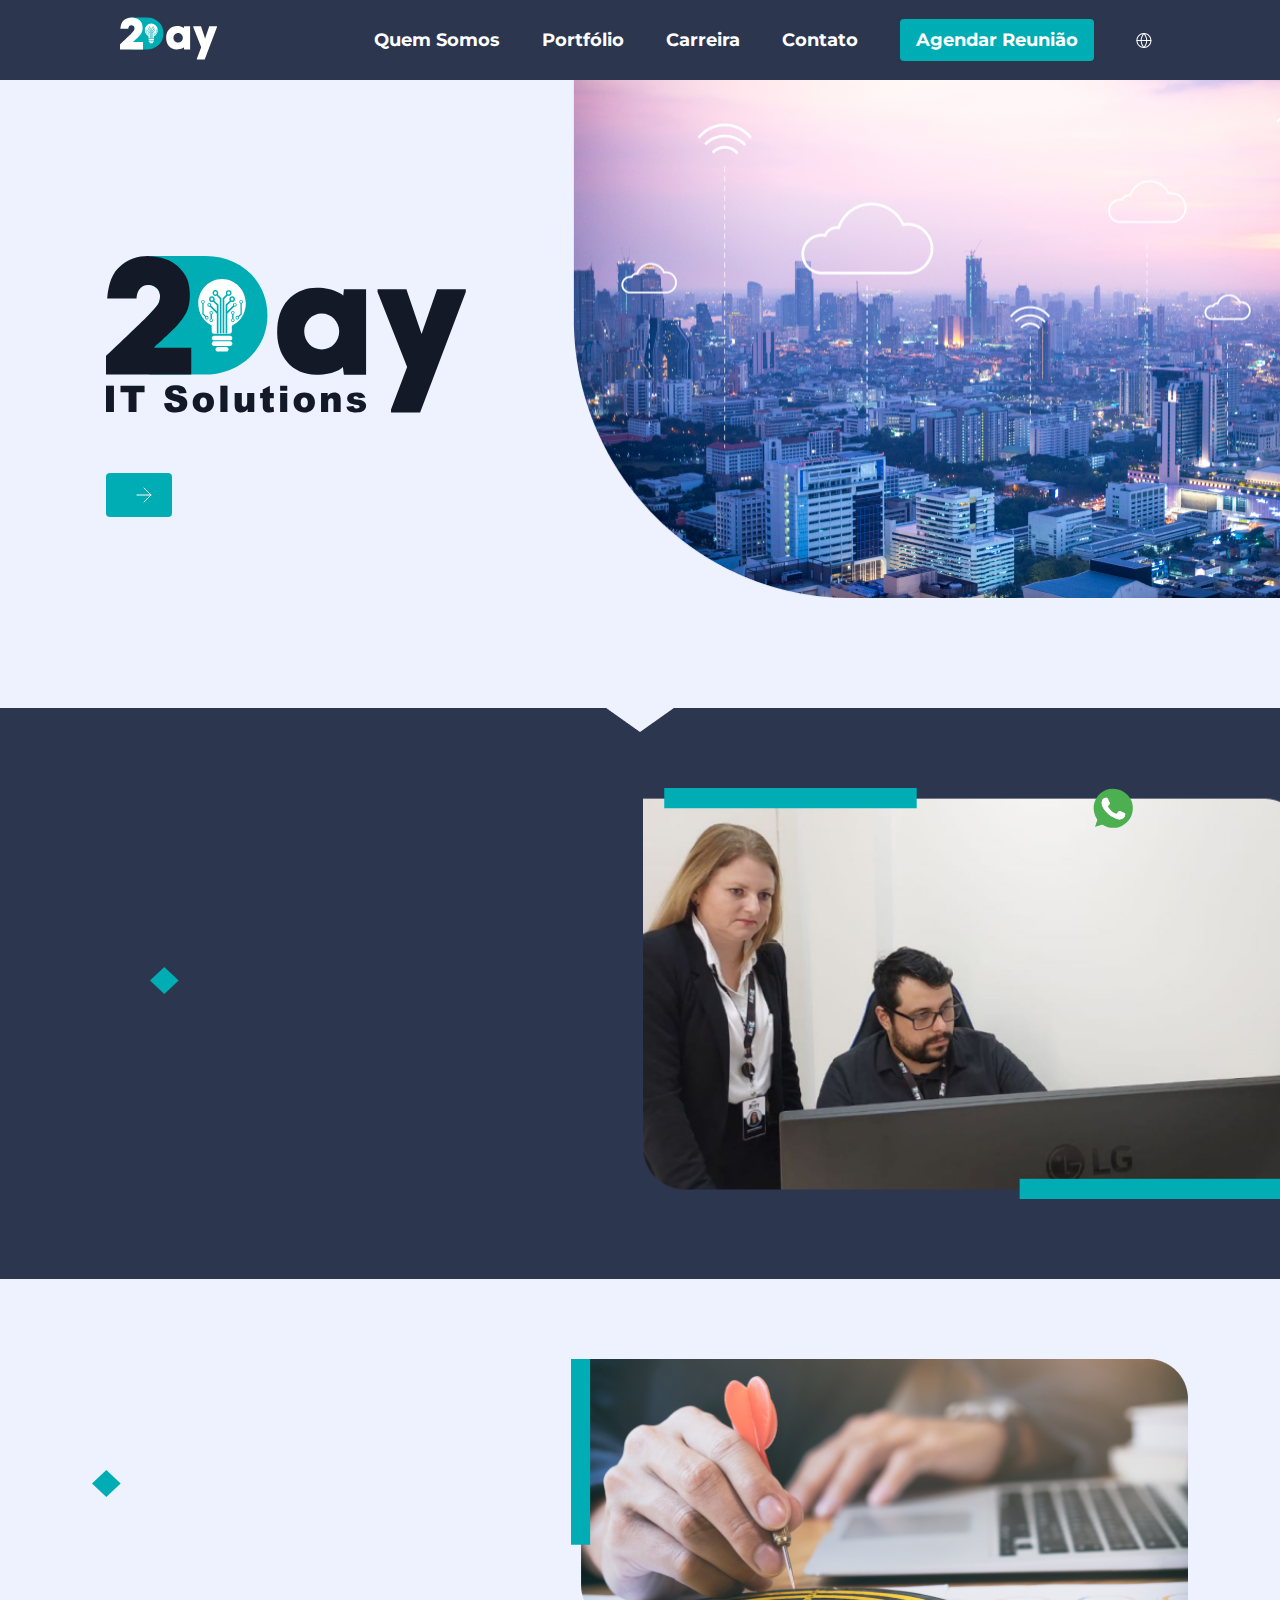
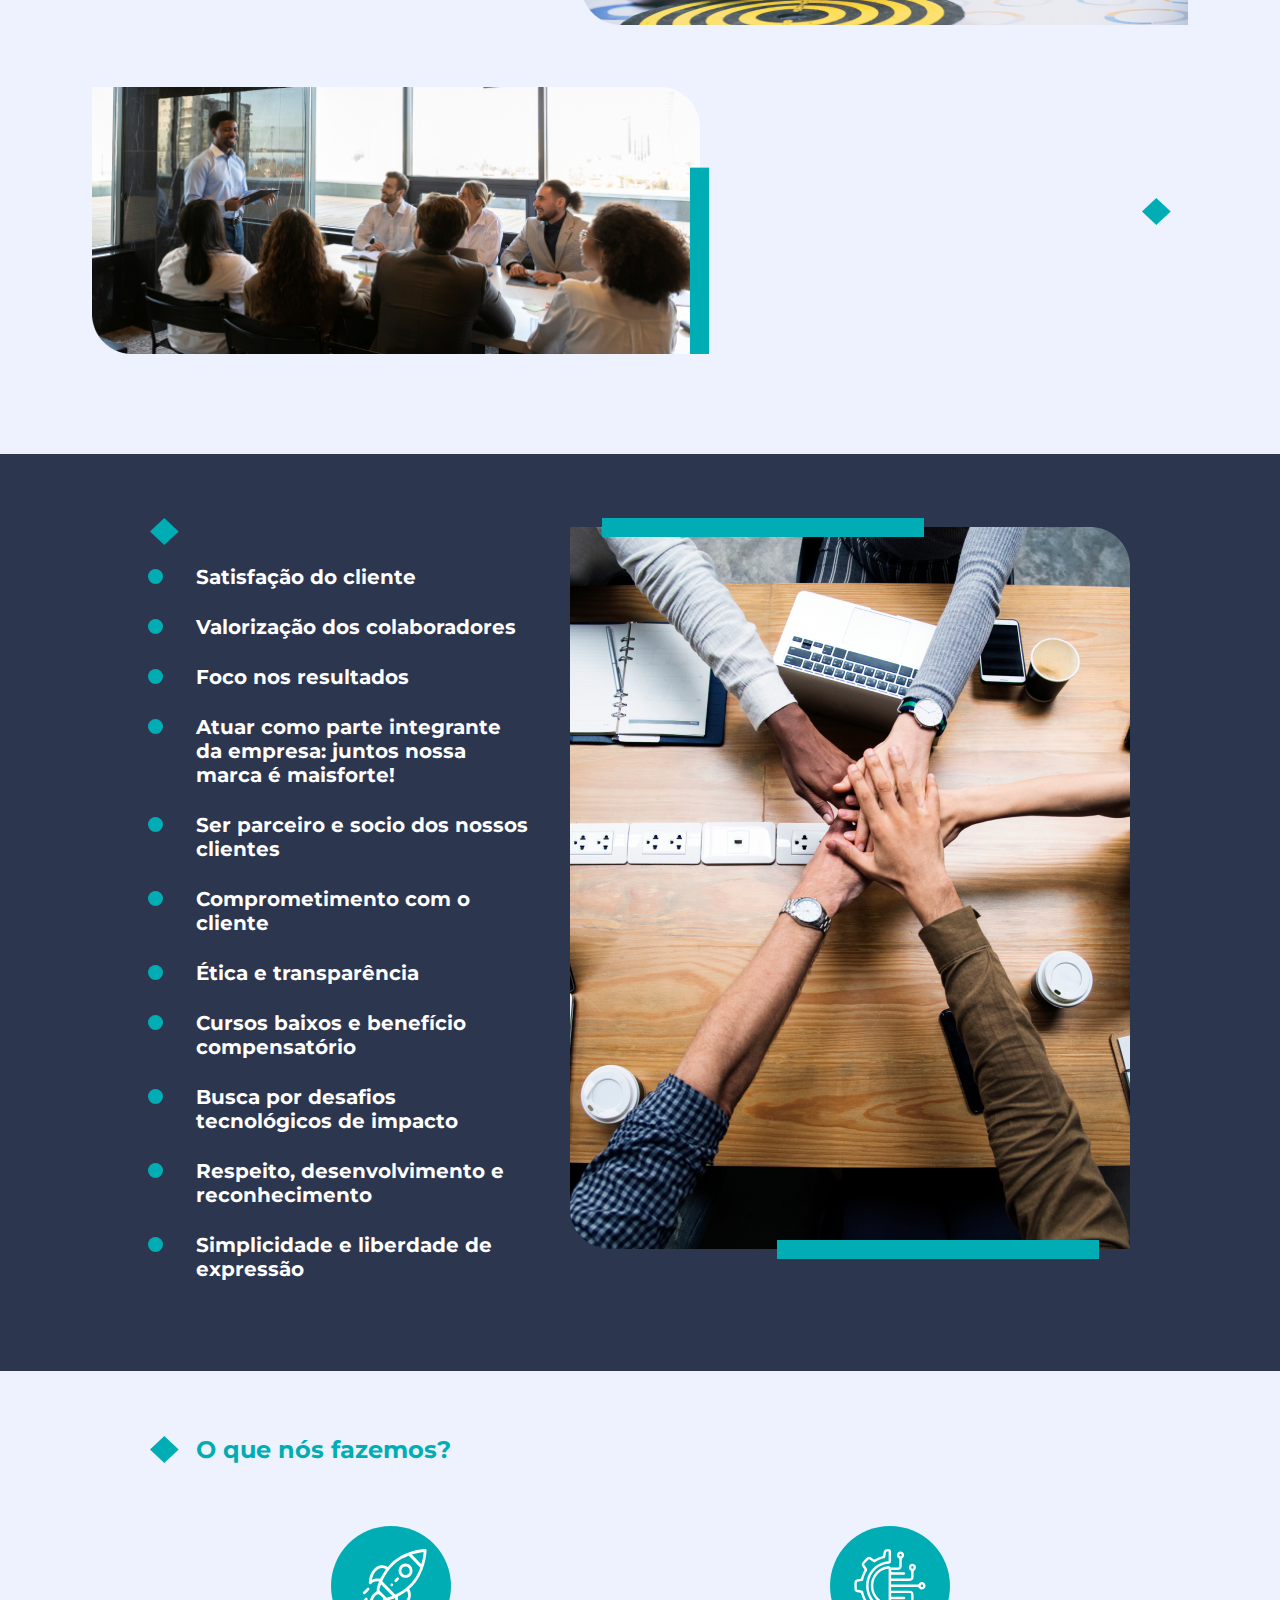
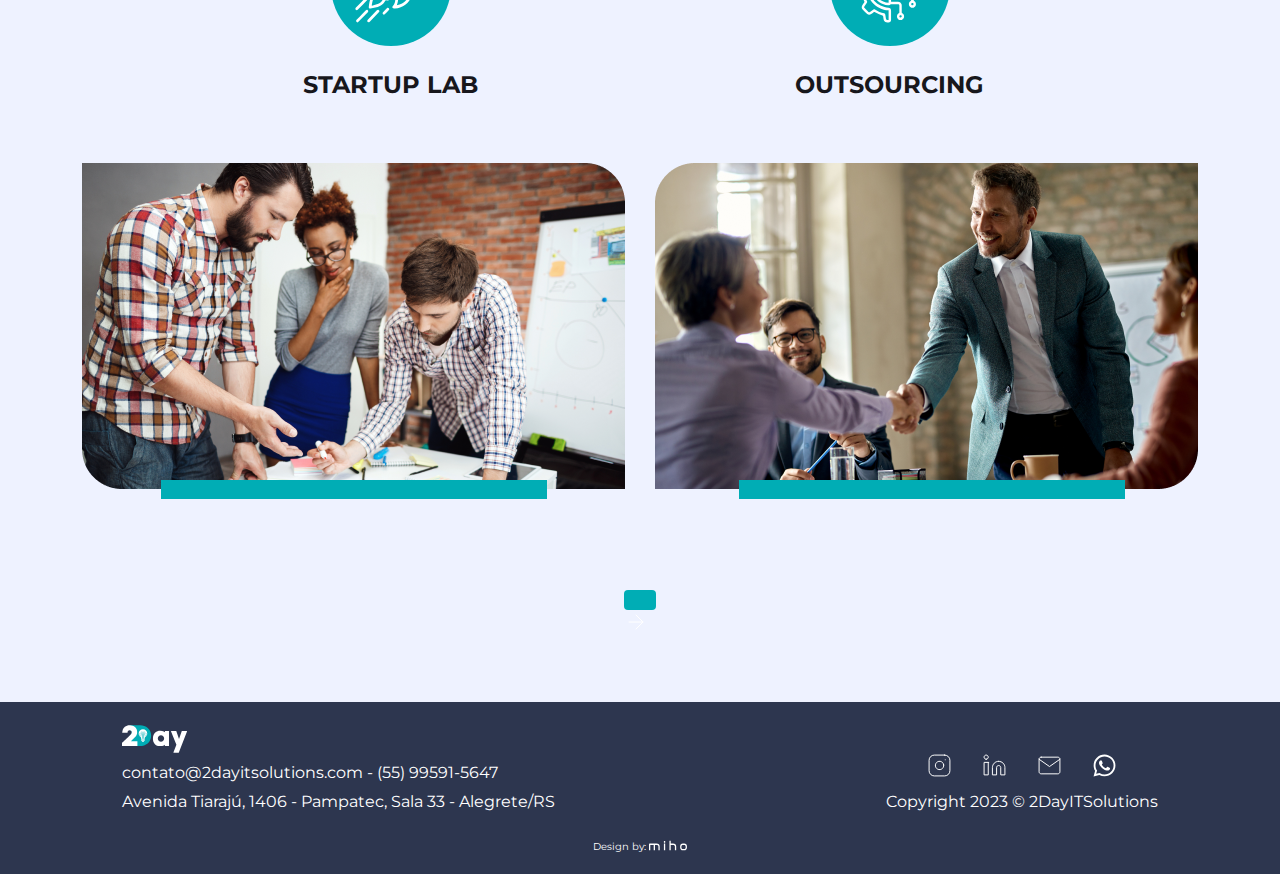
==== commit ccdd1198: "changes in principal text width, photo mentoria, invert photos in oqueNosFazemos" ====
--- a/index.html
+++ b/index.html
@@ -207,18 +207,17 @@
           <img src="./assets/Icon_Startup.svg" alt="Img Startup Lab" class="img_startupLab" />
           <h2>STARTUP LAB</h2>
           <p class="starTup_text"></p>
-
-        </div>
+        </div>
+
         <div class="outsourcing">
           <img src="./assets/Icon_Outsourcing.svg" alt="Img Icon Outsourcing" class="img_outsourcing" />
           <h2>OUTSOURCING</h2>
           <p class="out_text"></p>
-
         </div>
       </div>
       <div class="oqueNosFazermos_imgs">
-        <img class="img_startupLab_person" src="./assets/Img_Section5.1.png" alt="Img Startup Lab" />
-        <img class="img_outsourcing_person" src="./assets/Img_Section5.2.png" alt="Img Icon Outsourcing" />
+        <img class="img_startupLab_person" src="./assets/Img_Section5.2.png"  alt="Img Startup Lab" />
+        <img class="img_outsourcing_person" src="./assets/Img_Section5.1.png"  alt="Img Icon Outsourcing" />
       </div>
 
     </div>
--- a/css/style.css
+++ b/css/style.css
@@ -149,7 +149,7 @@
 }
 
 .home_son_text h2 {
-  width: 417.51px;
+  width: 440.51px;
   text-align: left;
 }
 
@@ -211,7 +211,7 @@
 
 .mentoria_pollygonImg {
   position: absolute;
-  margin-top: -521px;
+  margin-top: -550px;
 }
 
 .mentoria_content {
@@ -257,7 +257,7 @@
 }
 
 .mentoria_img {
-  width: 623px;
+  width: 663px;
 }
 
 .botTeste {
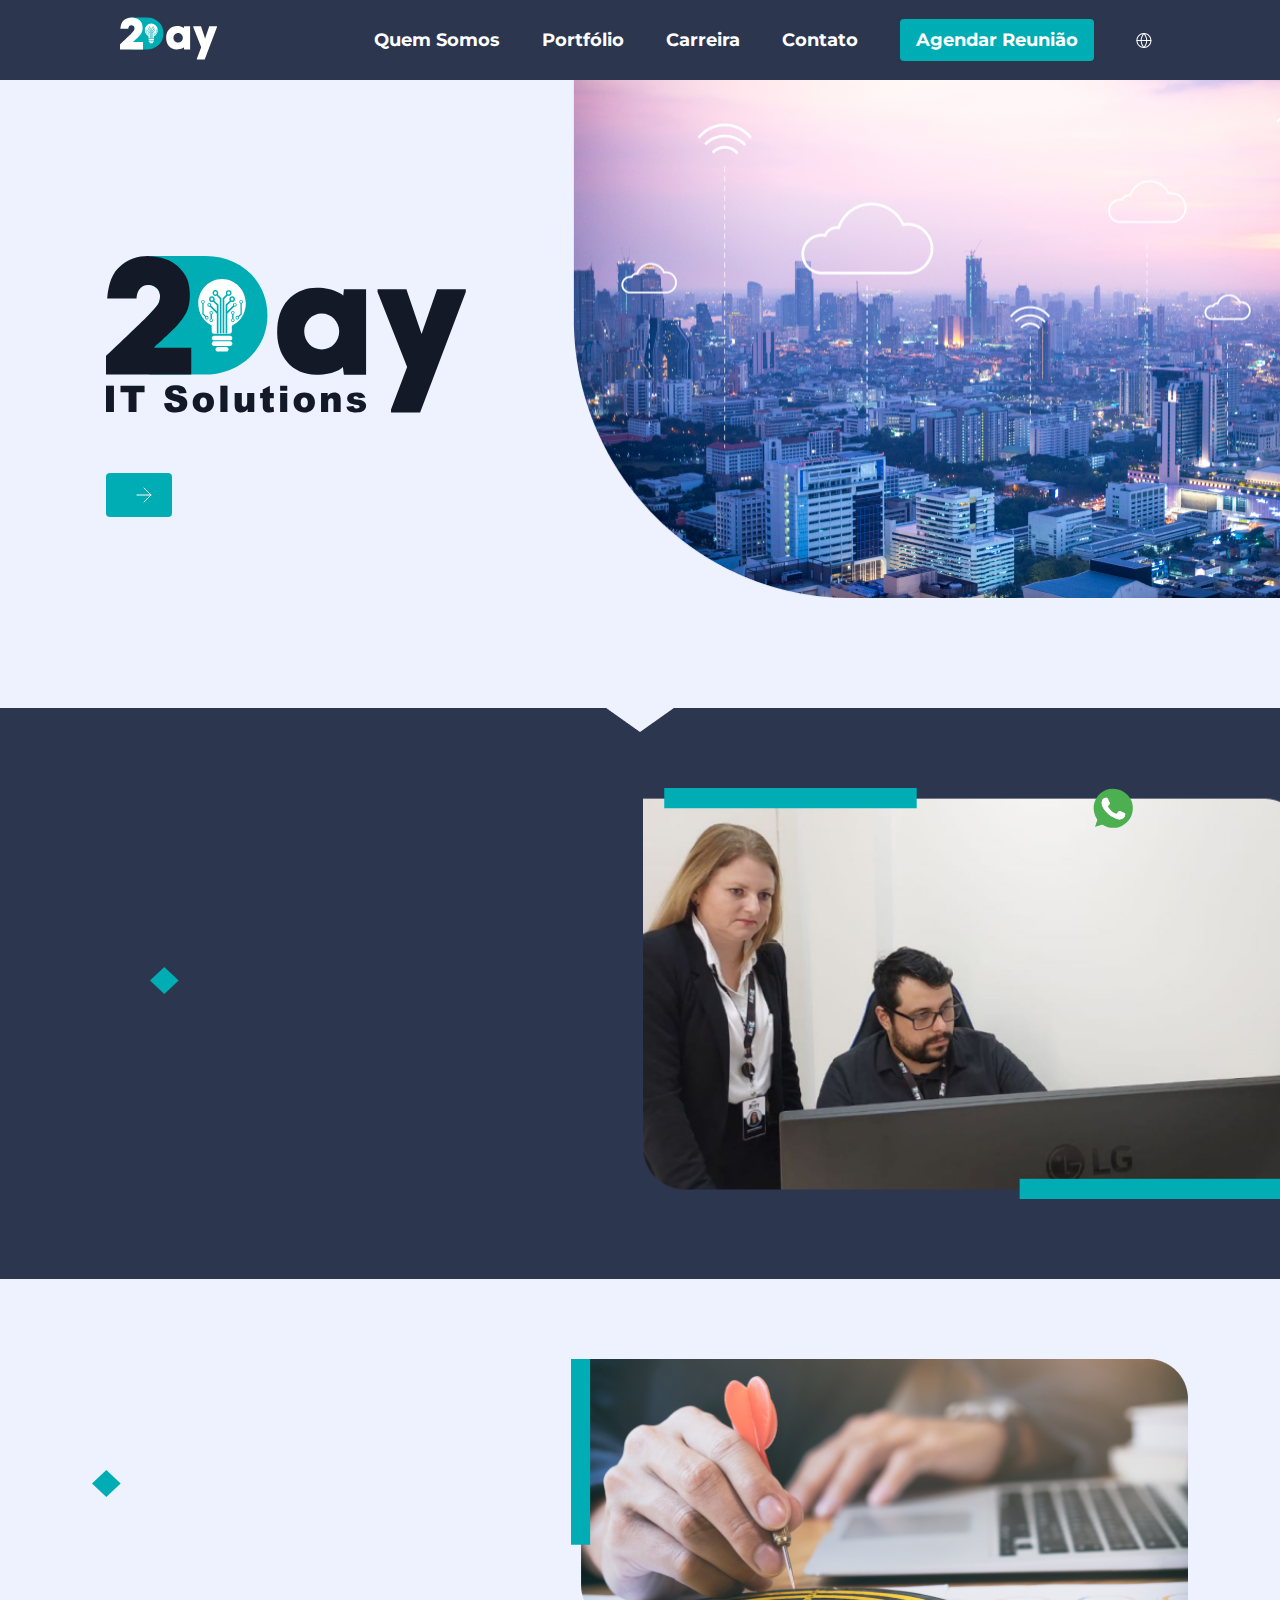
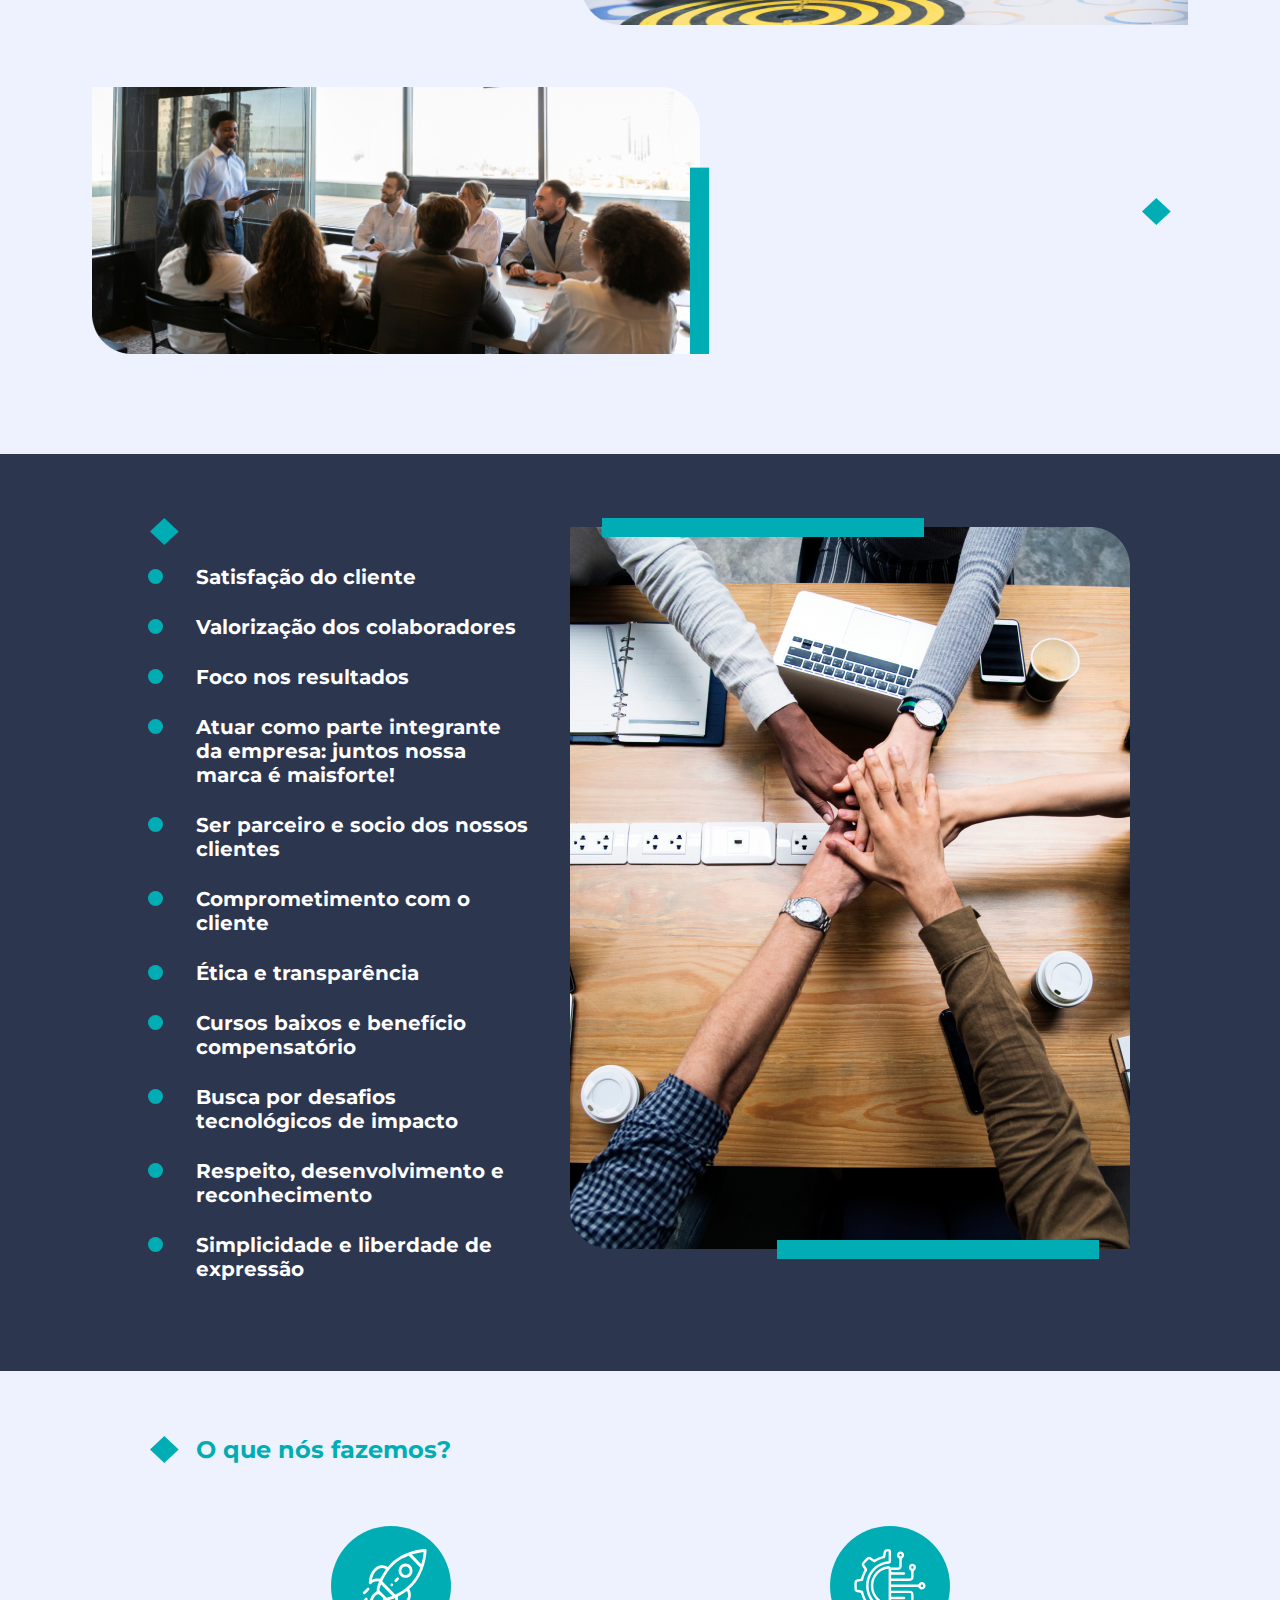
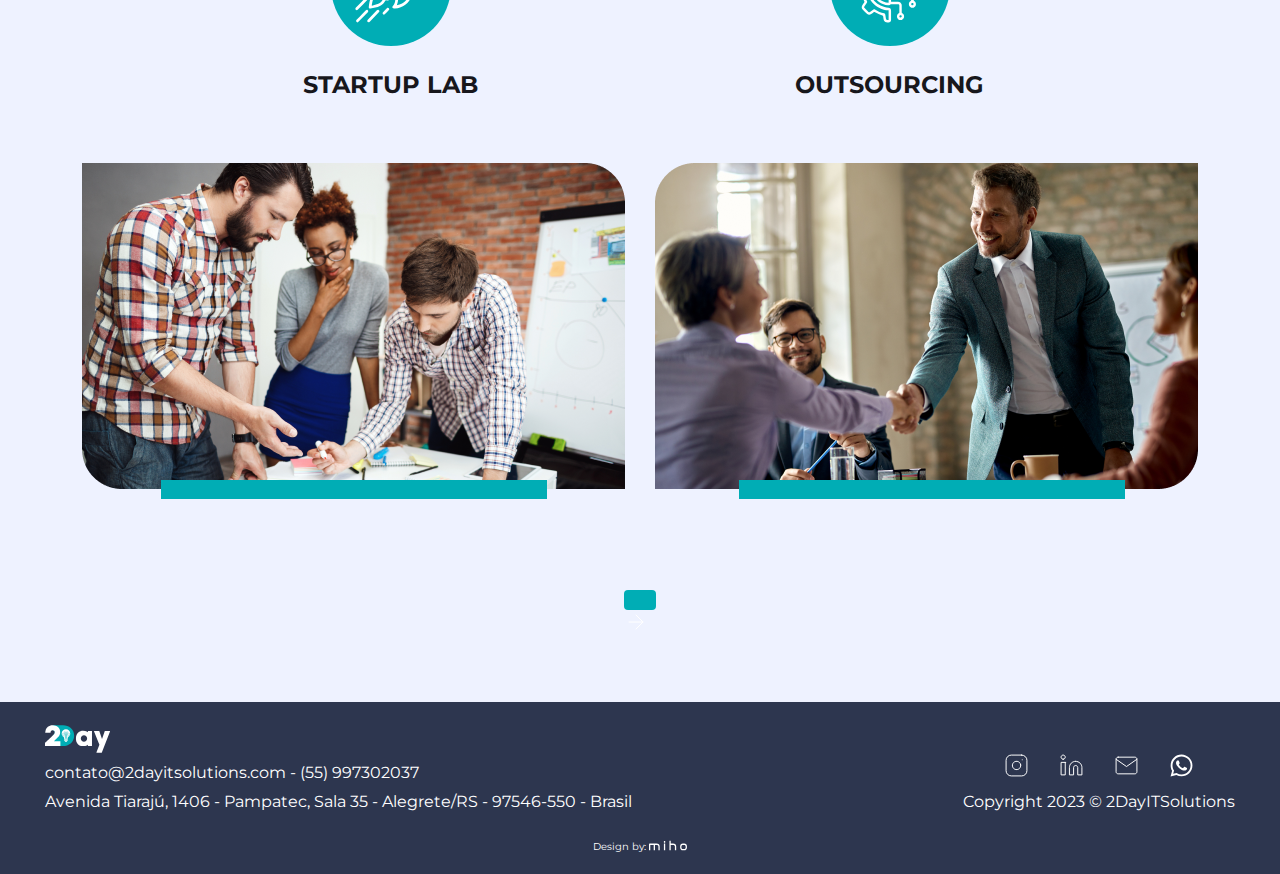
==== commit 20ec9a8a: "footer english adress, justfy text what we do" ====
--- a/index.html
+++ b/index.html
@@ -236,10 +236,10 @@
       <div class="footer_logos">
         <img src="./assets/logo_header.svg" alt="Logo 2day">
         <p>
-          contato@2dayitsolutions.com - (55) 99591-5647
+          contato@2dayitsolutions.com - (55) 997302037
         </p>
-        <p>
-          Avenida Tiarajú, 1406 - Pampatec, Sala 33 - Alegrete/RS
+        <p class="footer_adress">
+          Avenida Tiarajú, 1406 - Pampatec, Sala 35 - Alegrete/RS - 97546-550 - Brasil
         </p>
         <p class="footer_copyrightMobile">Copyright 2023 © 2DayITSolutions</p>
       </div>
--- a/css/style.css
+++ b/css/style.css
@@ -416,6 +416,7 @@
 .startupLab p,
 .outsourcing p {
   margin-bottom: 30px;
+  text-align: justify;
 }
 
 .img_startupLab,
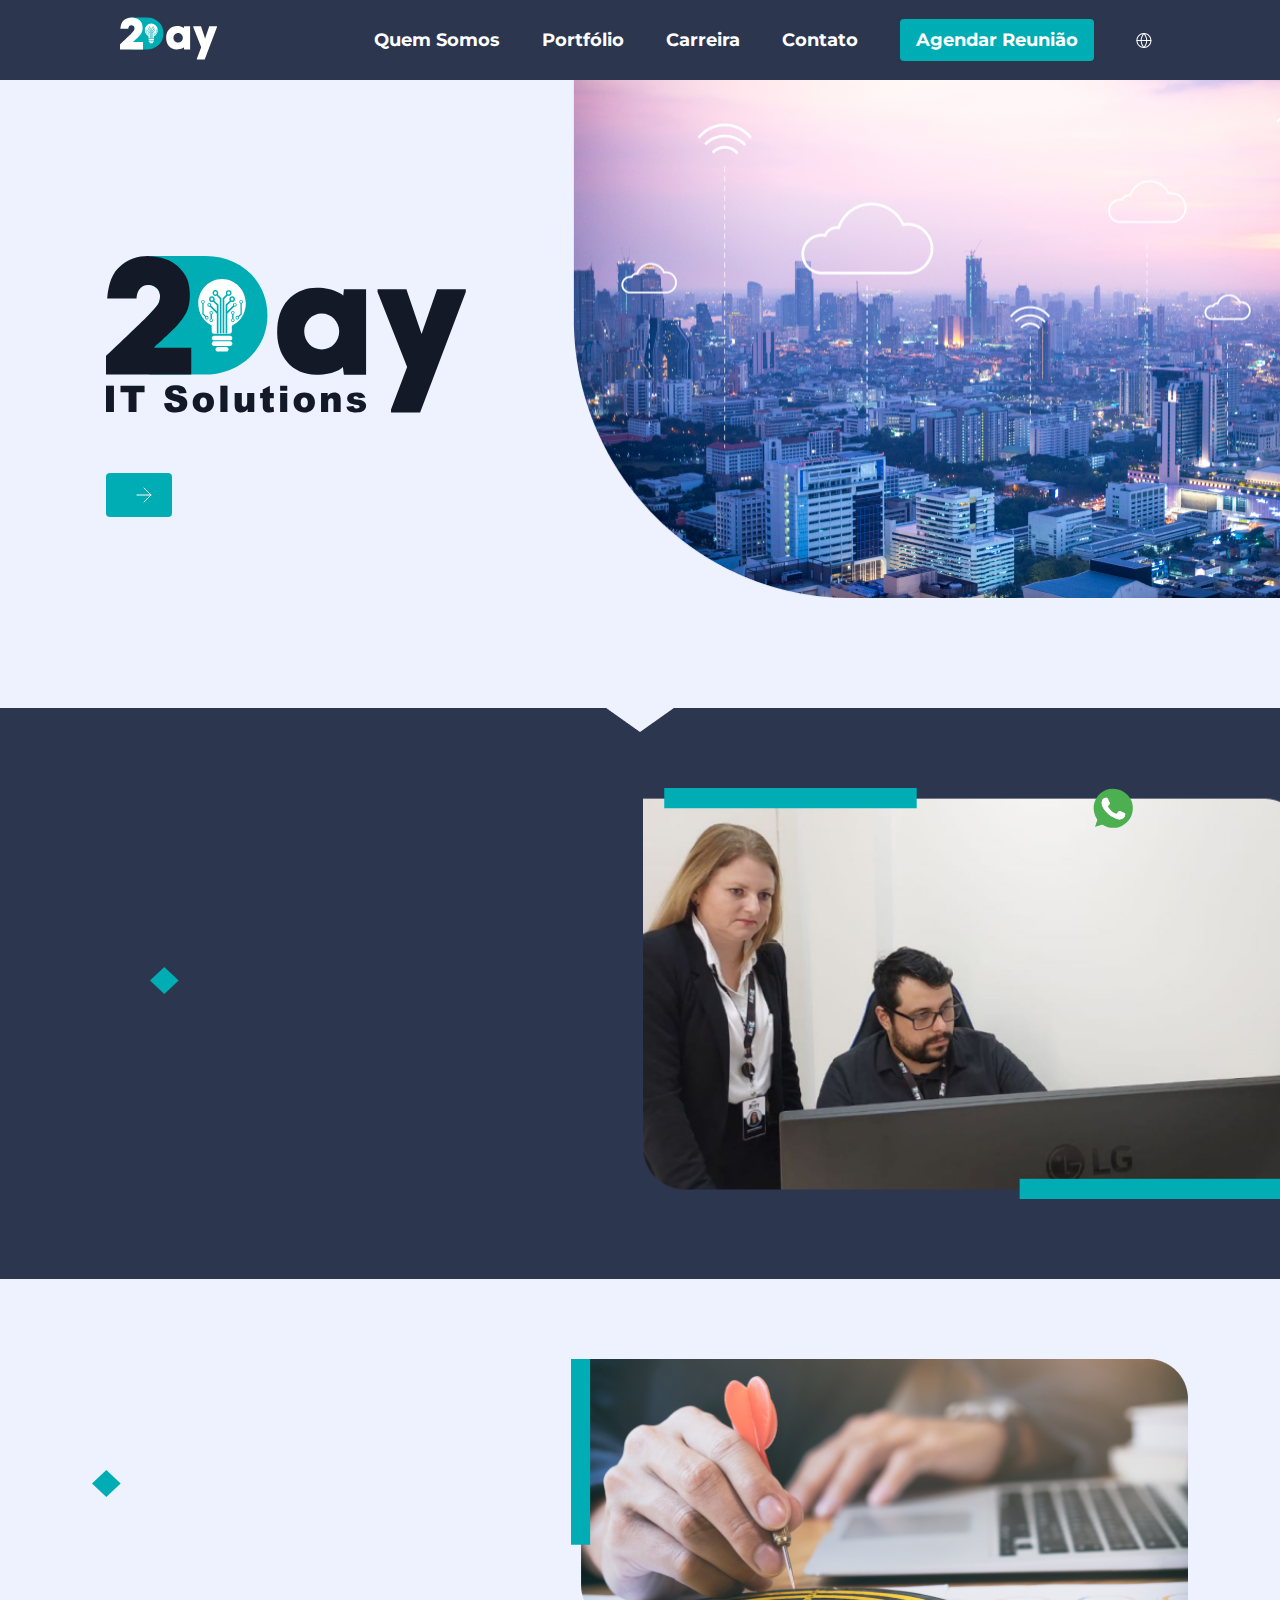
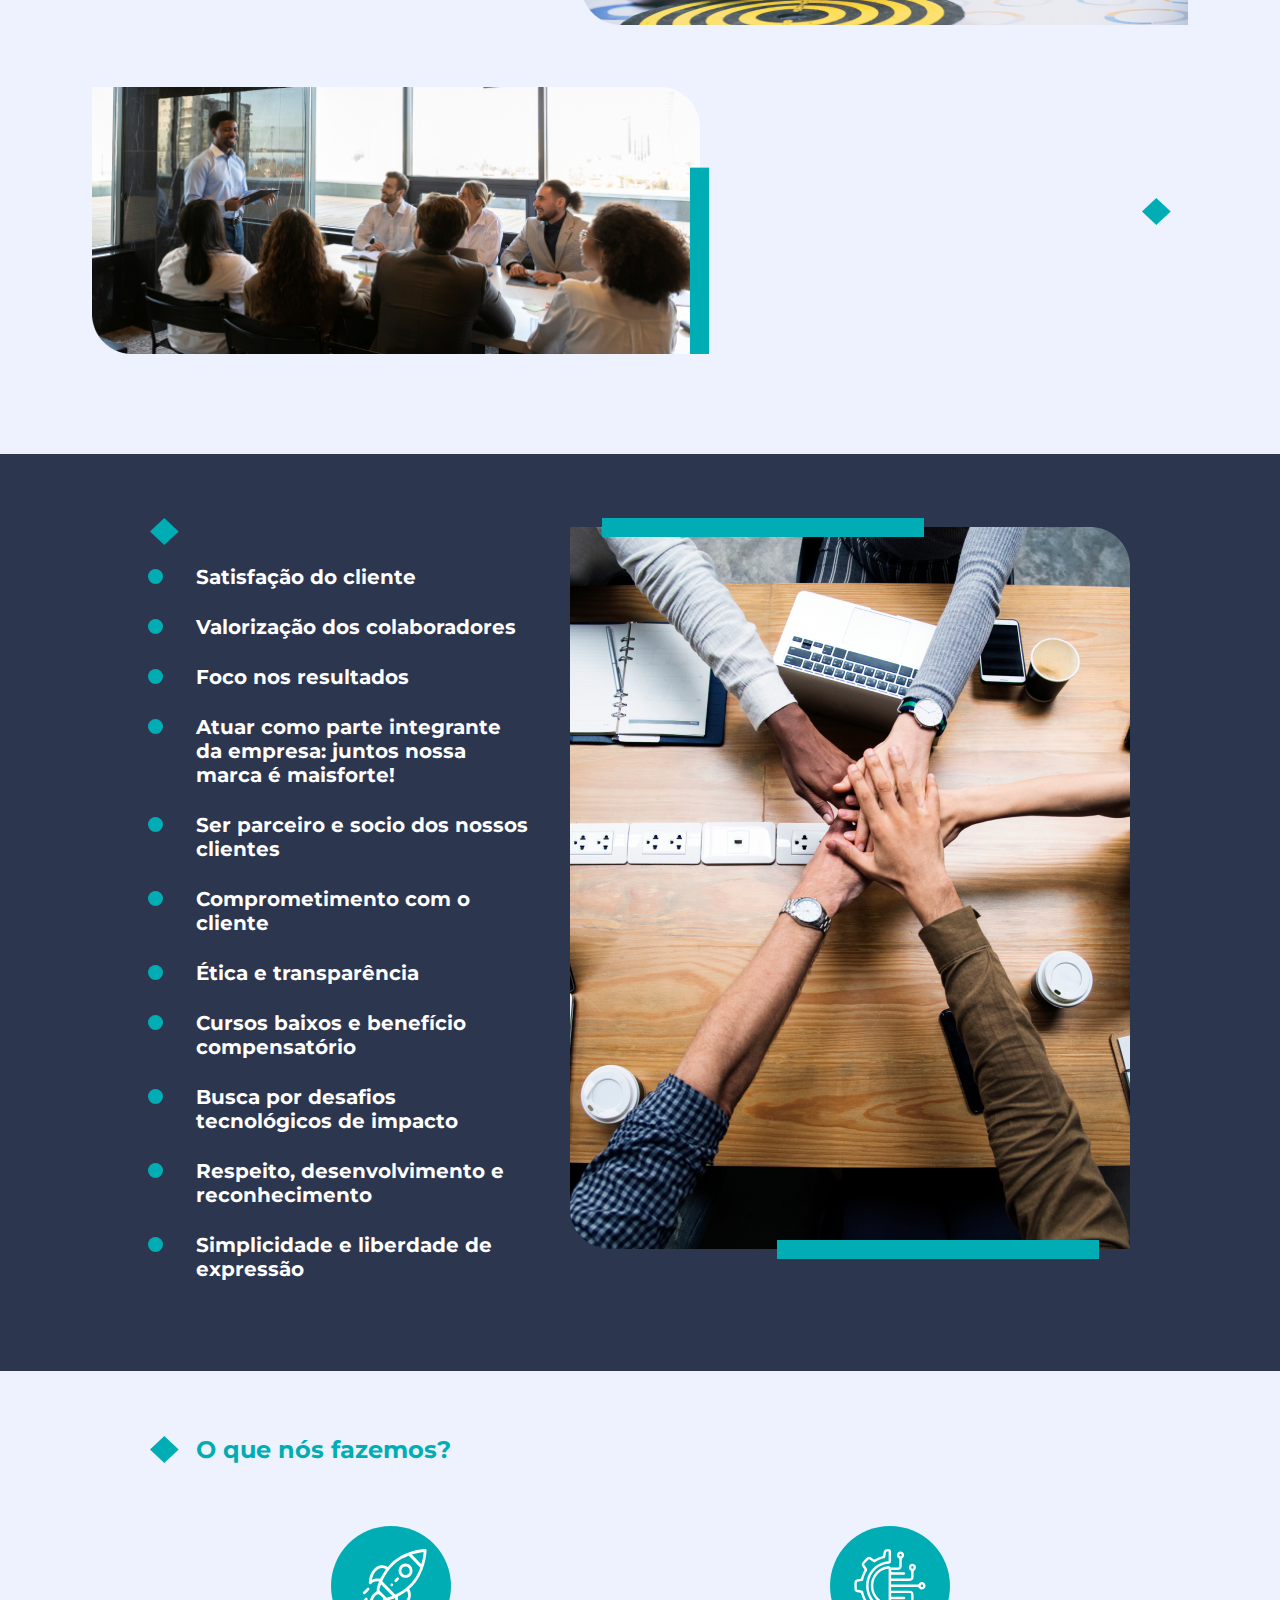
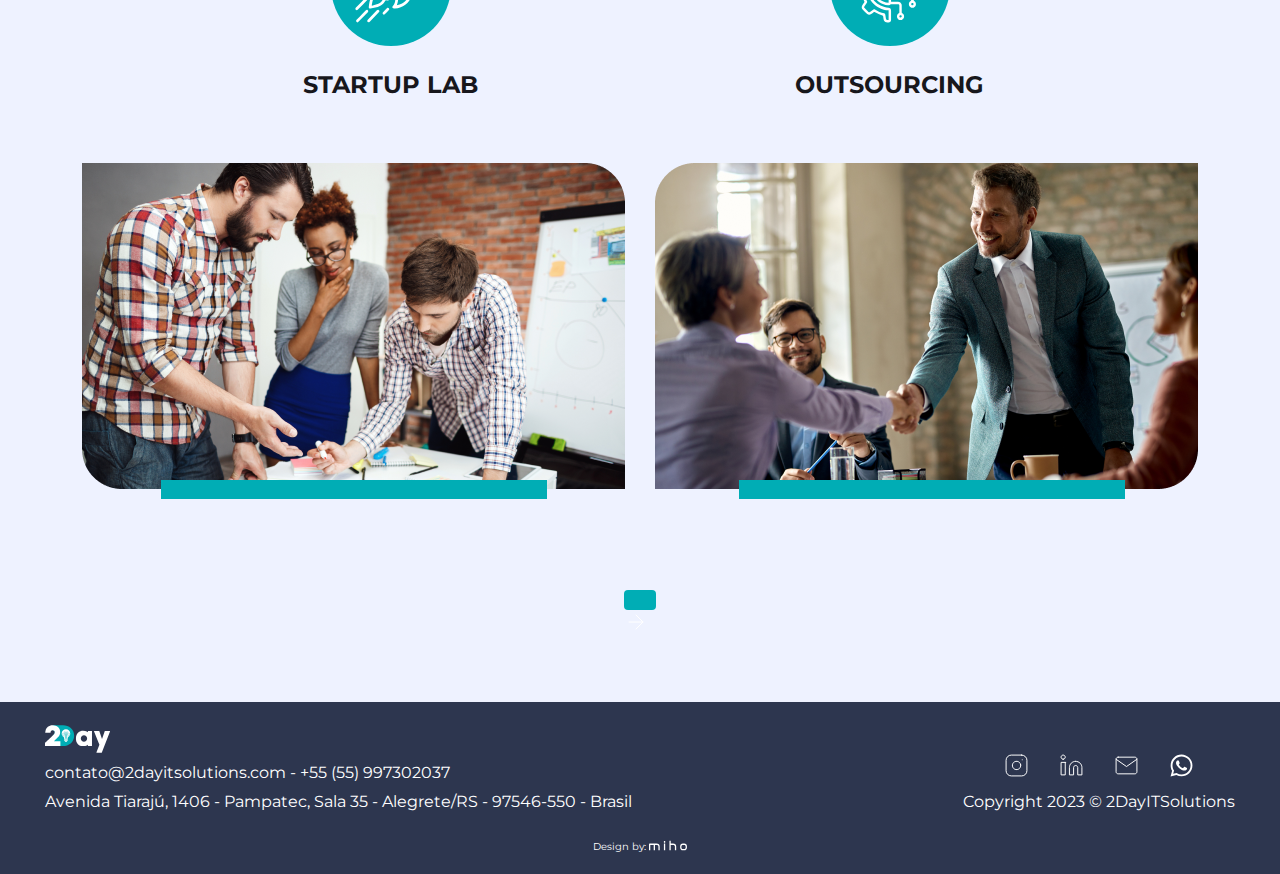
==== commit e26c0aa0: "change phone number" ====
--- a/index.html
+++ b/index.html
@@ -236,7 +236,7 @@
       <div class="footer_logos">
         <img src="./assets/logo_header.svg" alt="Logo 2day">
         <p>
-          contato@2dayitsolutions.com - (55) 997302037
+          contato@2dayitsolutions.com - +55 (55) 997302037
         </p>
         <p class="footer_adress">
           Avenida Tiarajú, 1406 - Pampatec, Sala 35 - Alegrete/RS - 97546-550 - Brasil
@@ -263,7 +263,7 @@
 
           <div class="">
             <a target="_blank"
-              href="https://api.whatsapp.com/send?phone=+5555995915647&text=Gostaria%20de%20saber%20mais%20sobre%20os%20seus%20produtos."><img
+              href="https://api.whatsapp.com/send?phone=+5555997302037&text=Gostaria%20de%20saber%20mais%20sobre%20os%20seus%20produtos."><img
                 src="./assets/logo-whatsapp.svg" width="25px" height="25px" alt="Logo Whatsapp"></i></a>
           </div>
 
